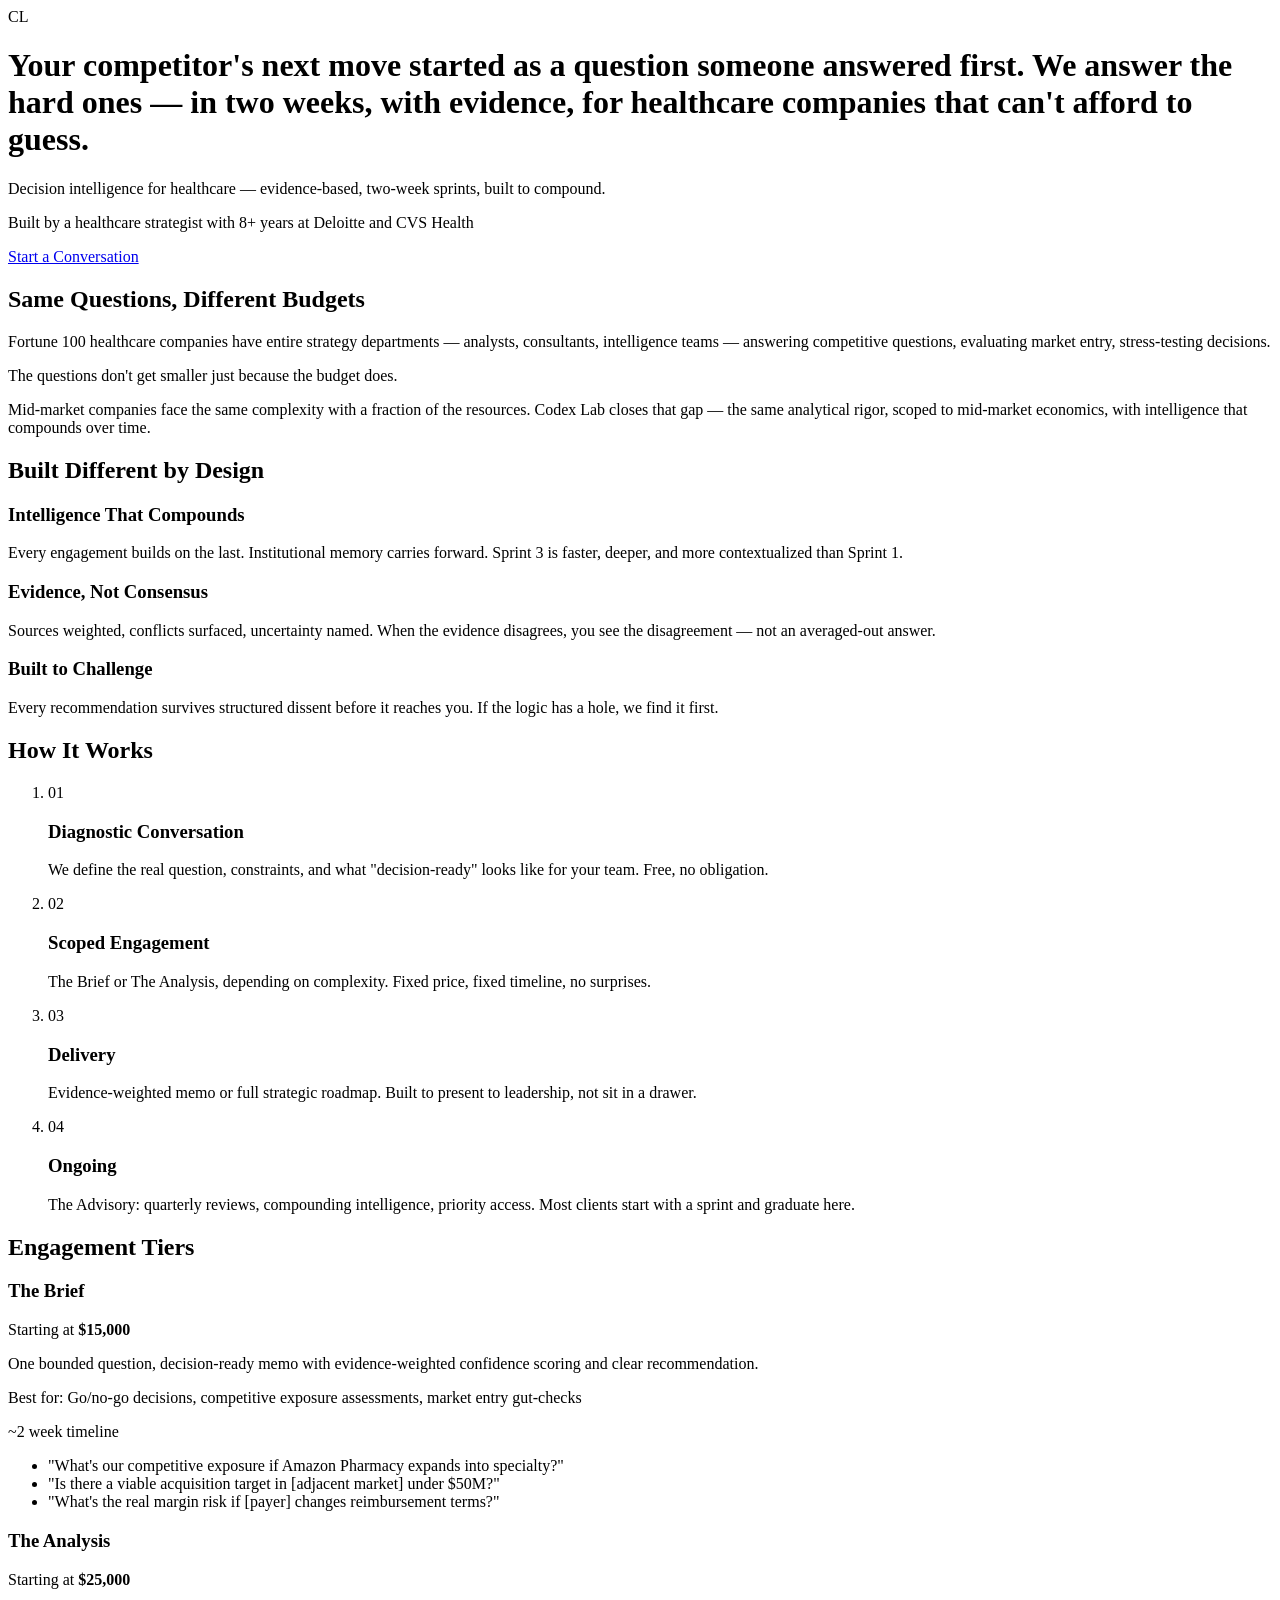
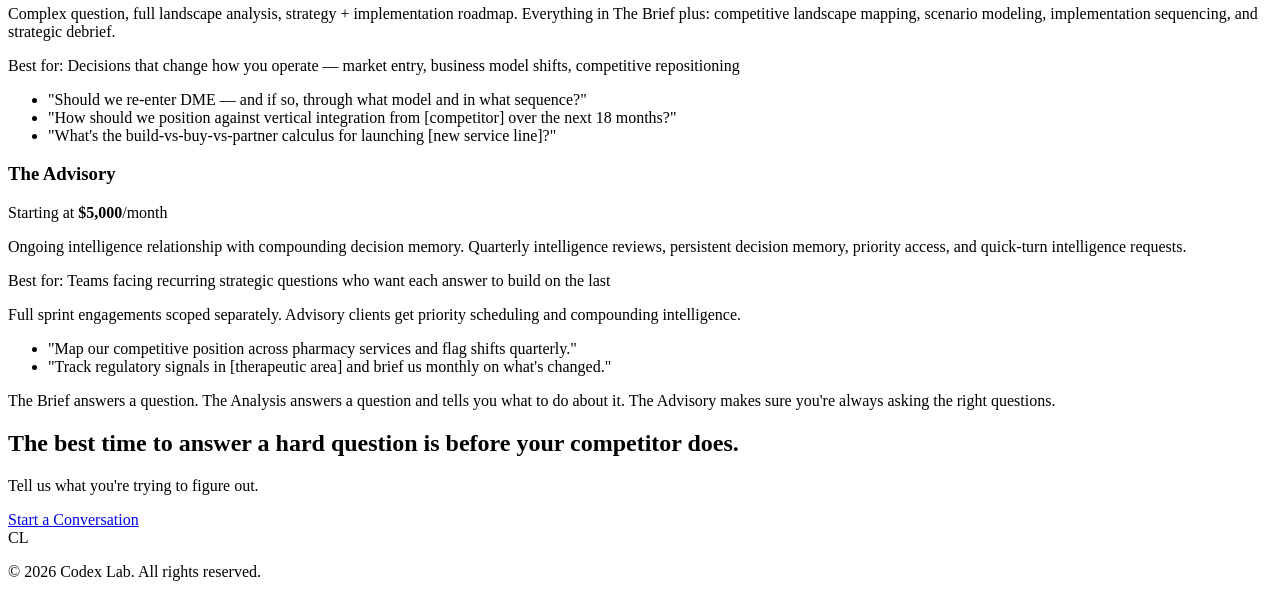
==== index.html @ 15ee5584 "feat: add complete HTML structure for all 6 sections" ====
<!DOCTYPE html>
<html lang="en">
<head>
  <meta charset="UTF-8">
  <meta name="viewport" content="width=device-width, initial-scale=1.0">
  <title>Codex Lab — Decision Intelligence for Healthcare</title>
  <meta name="description" content="Evidence-based strategic analysis for mid-market healthcare companies. Two-week sprints. Intelligence that compounds.">
  <link rel="preconnect" href="https://fonts.googleapis.com">
  <link rel="preconnect" href="https://fonts.gstatic.com" crossorigin>
  <link href="https://fonts.googleapis.com/css2?family=Cormorant+Garamond:ital,wght@0,400;0,500;0,600;0,700;1,400;1,500&family=Inter:wght@300;400;500;600&display=swap" rel="stylesheet">
  <link rel="stylesheet" href="styles.css">
</head>
<body>

  <!-- Section 1: Hero -->
  <header class="hero" role="banner">
    <div class="hero__container">
      <div class="hero__monogram">
        <span class="monogram">CL</span>
        <div class="brass-rule" role="presentation"></div>
      </div>
      <h1 class="hero__headline">
        Your competitor's next move started as a question someone answered first.
        <span class="hero__headline-break">We answer the hard ones</span> — in two weeks, with evidence, for healthcare companies that can't afford to guess.
      </h1>
      <p class="hero__subline">Decision intelligence for healthcare — evidence-based, two-week sprints, built to compound.</p>
      <p class="hero__credibility">Built by a healthcare strategist with 8+ years at Deloitte and CVS Health</p>
      <a href="mailto:hello@thecodexlab.ai" class="cta-button">Start a Conversation</a>
    </div>
  </header>

  <main>

    <!-- Section 2: Same Questions, Different Budgets -->
    <section class="same-questions" aria-labelledby="same-questions-heading">
      <div class="container">
        <h2 id="same-questions-heading" class="section-heading">Same Questions, Different Budgets</h2>
        <div class="same-questions__content">
          <p class="same-questions__lead">
            Fortune 100 healthcare companies have entire strategy departments — analysts, consultants, intelligence teams — answering competitive questions, evaluating market entry, stress-testing decisions.
          </p>
          <p class="same-questions__emphasis">
            The questions don't get smaller just because the budget does.
          </p>
          <p class="same-questions__close">
            Mid-market companies face the same complexity with a fraction of the resources. Codex Lab closes that gap — the same analytical rigor, scoped to mid-market economics, with intelligence that compounds over time.
          </p>
        </div>
      </div>
    </section>

    <!-- Section 3: Built Different by Design -->
    <section class="built-different" aria-labelledby="built-different-heading">
      <div class="container">
        <h2 id="built-different-heading" class="section-heading">Built Different by Design</h2>
        <div class="built-different__grid">

          <article class="card">
            <h3 class="card__title">Intelligence That Compounds</h3>
            <p class="card__body">Every engagement builds on the last. Institutional memory carries forward. Sprint 3 is faster, deeper, and more contextualized than Sprint 1.</p>
          </article>

          <article class="card">
            <h3 class="card__title">Evidence, Not Consensus</h3>
            <p class="card__body">Sources weighted, conflicts surfaced, uncertainty named. When the evidence disagrees, you see the disagreement — not an averaged-out answer.</p>
          </article>

          <article class="card">
            <h3 class="card__title">Built to Challenge</h3>
            <p class="card__body">Every recommendation survives structured dissent before it reaches you. If the logic has a hole, we find it first.</p>
          </article>

        </div>
      </div>
    </section>

    <!-- Section 4: How It Works -->
    <section class="how-it-works" aria-labelledby="how-it-works-heading">
      <div class="container">
        <h2 id="how-it-works-heading" class="section-heading">How It Works</h2>
        <ol class="process">

          <li class="process__step">
            <span class="process__number" aria-hidden="true">01</span>
            <div class="process__content">
              <h3 class="process__title">Diagnostic Conversation</h3>
              <p class="process__description">We define the real question, constraints, and what "decision-ready" looks like for your team. Free, no obligation.</p>
            </div>
          </li>

          <li class="process__step">
            <span class="process__number" aria-hidden="true">02</span>
            <div class="process__content">
              <h3 class="process__title">Scoped Engagement</h3>
              <p class="process__description">The Brief or The Analysis, depending on complexity. Fixed price, fixed timeline, no surprises.</p>
            </div>
          </li>

          <li class="process__step">
            <span class="process__number" aria-hidden="true">03</span>
            <div class="process__content">
              <h3 class="process__title">Delivery</h3>
              <p class="process__description">Evidence-weighted memo or full strategic roadmap. Built to present to leadership, not sit in a drawer.</p>
            </div>
          </li>

          <li class="process__step">
            <span class="process__number" aria-hidden="true">04</span>
            <div class="process__content">
              <h3 class="process__title">Ongoing</h3>
              <p class="process__description">The Advisory: quarterly reviews, compounding intelligence, priority access. Most clients start with a sprint and graduate here.</p>
            </div>
          </li>

        </ol>
      </div>
    </section>

    <!-- Section 5: Pricing -->
    <section class="pricing" aria-labelledby="pricing-heading">
      <div class="container">
        <h2 id="pricing-heading" class="section-heading">Engagement Tiers</h2>

        <div class="pricing__grid">

          <article class="tier">
            <h3 class="tier__name">The Brief</h3>
            <p class="tier__price">Starting at <strong>$15,000</strong></p>
            <p class="tier__description">One bounded question, decision-ready memo with evidence-weighted confidence scoring and clear recommendation.</p>
            <p class="tier__best-for"><span class="tier__label">Best for:</span> Go/no-go decisions, competitive exposure assessments, market entry gut-checks</p>
            <p class="tier__timeline">~2 week timeline</p>
            <ul class="tier__examples" aria-label="Example questions for The Brief">
              <li>"What's our competitive exposure if Amazon Pharmacy expands into specialty?"</li>
              <li>"Is there a viable acquisition target in [adjacent market] under $50M?"</li>
              <li>"What's the real margin risk if [payer] changes reimbursement terms?"</li>
            </ul>
          </article>

          <article class="tier">
            <h3 class="tier__name">The Analysis</h3>
            <p class="tier__price">Starting at <strong>$25,000</strong></p>
            <p class="tier__description">Complex question, full landscape analysis, strategy + implementation roadmap. Everything in The Brief plus: competitive landscape mapping, scenario modeling, implementation sequencing, and strategic debrief.</p>
            <p class="tier__best-for"><span class="tier__label">Best for:</span> Decisions that change how you operate — market entry, business model shifts, competitive repositioning</p>
            <ul class="tier__examples" aria-label="Example questions for The Analysis">
              <li>"Should we re-enter DME — and if so, through what model and in what sequence?"</li>
              <li>"How should we position against vertical integration from [competitor] over the next 18 months?"</li>
              <li>"What's the build-vs-buy-vs-partner calculus for launching [new service line]?"</li>
            </ul>
          </article>

          <article class="tier">
            <h3 class="tier__name">The Advisory</h3>
            <p class="tier__price">Starting at <strong>$5,000</strong>/month</p>
            <p class="tier__description">Ongoing intelligence relationship with compounding decision memory. Quarterly intelligence reviews, persistent decision memory, priority access, and quick-turn intelligence requests.</p>
            <p class="tier__best-for"><span class="tier__label">Best for:</span> Teams facing recurring strategic questions who want each answer to build on the last</p>
            <p class="tier__note">Full sprint engagements scoped separately. Advisory clients get priority scheduling and compounding intelligence.</p>
            <ul class="tier__examples" aria-label="Example questions for The Advisory">
              <li>"Map our competitive position across pharmacy services and flag shifts quarterly."</li>
              <li>"Track regulatory signals in [therapeutic area] and brief us monthly on what's changed."</li>
            </ul>
          </article>

        </div>

        <p class="pricing__tagline">The Brief answers a question. The Analysis answers a question and tells you what to do about it. The Advisory makes sure you're always asking the right questions.</p>

      </div>
    </section>

    <!-- Section 6: CTA Close -->
    <section class="cta-close" aria-labelledby="cta-close-heading">
      <div class="container">
        <h2 id="cta-close-heading" class="cta-close__headline">The best time to answer a hard question is before your competitor does.</h2>
        <p class="cta-close__subline">Tell us what you're trying to figure out.</p>
        <a href="mailto:hello@thecodexlab.ai" class="cta-button">Start a Conversation</a>
      </div>
    </section>

  </main>

  <footer class="site-footer" role="contentinfo">
    <div class="container">
      <div class="site-footer__content">
        <span class="monogram monogram--small">CL</span>
        <div class="brass-rule brass-rule--small" role="presentation"></div>
        <p class="site-footer__text">&copy; 2026 Codex Lab. All rights reserved.</p>
      </div>
    </div>
  </footer>

  <script src="script.js"></script>
</body>
</html>
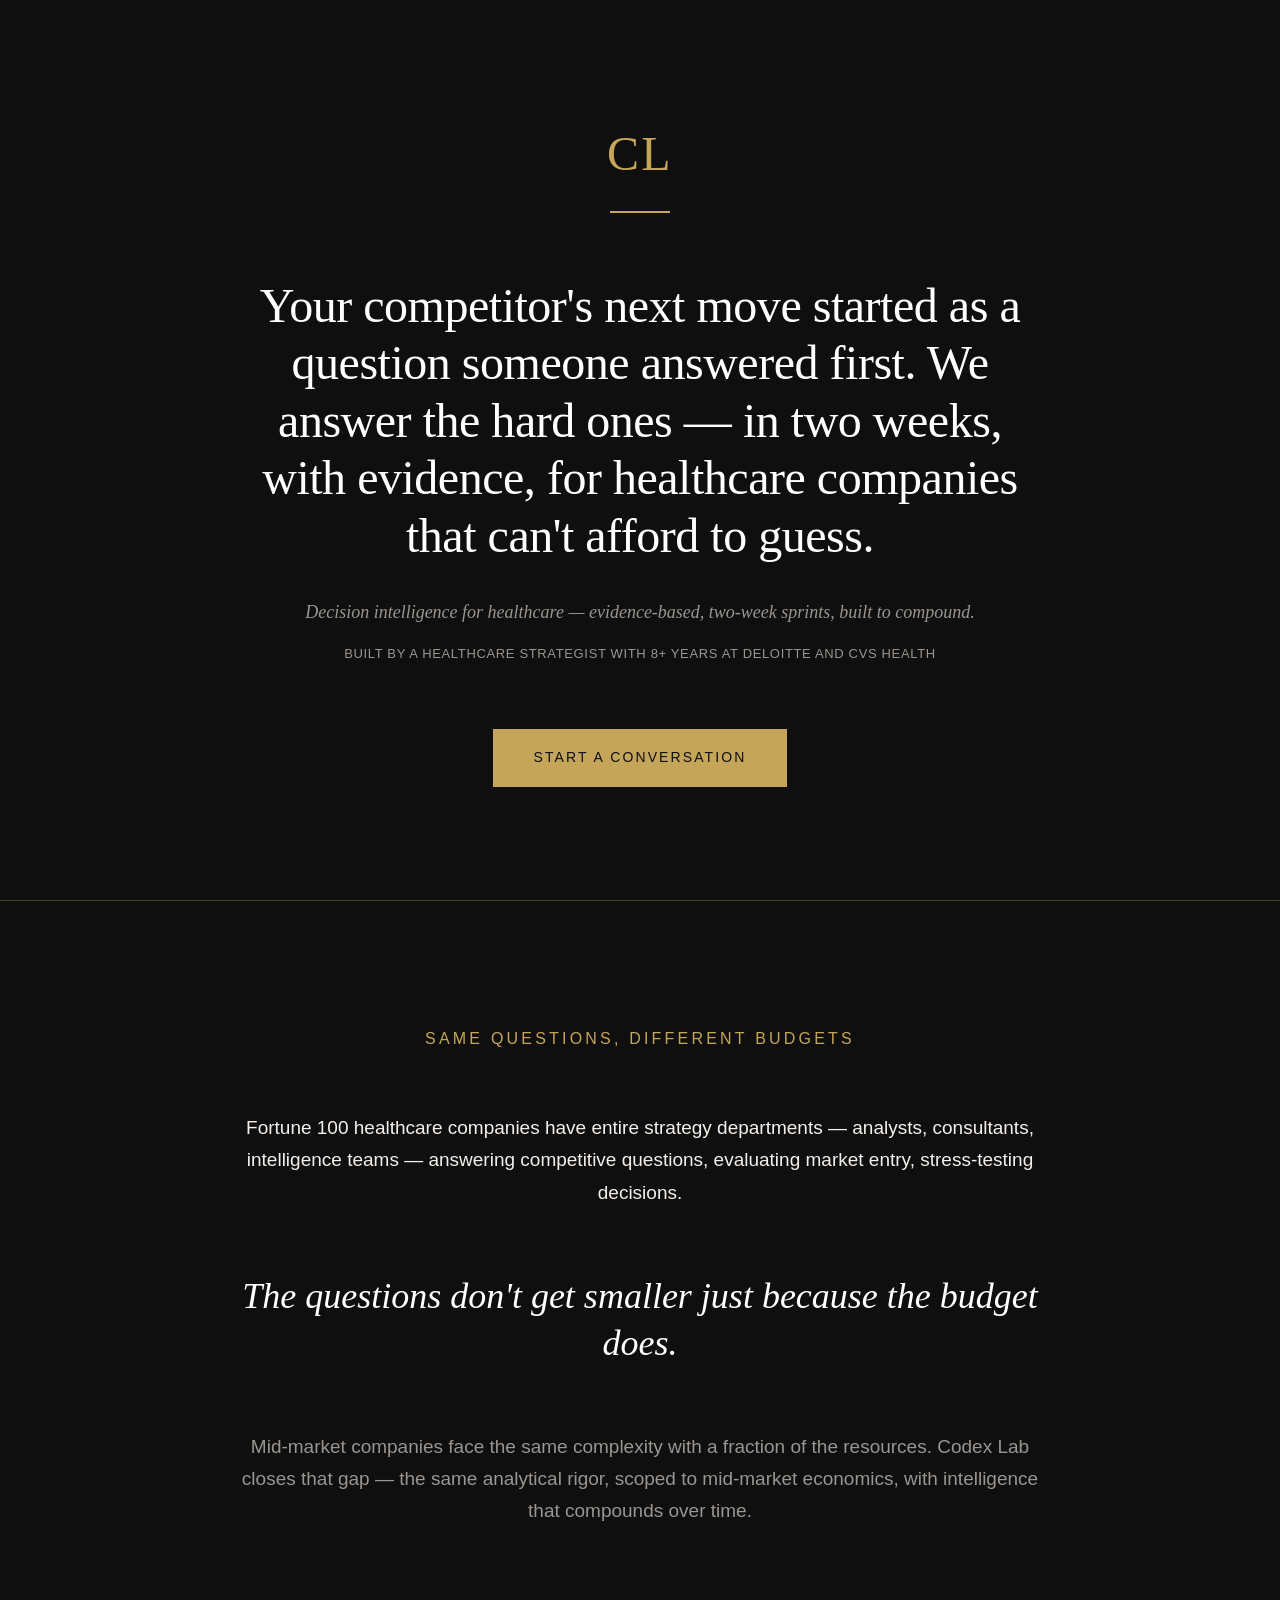
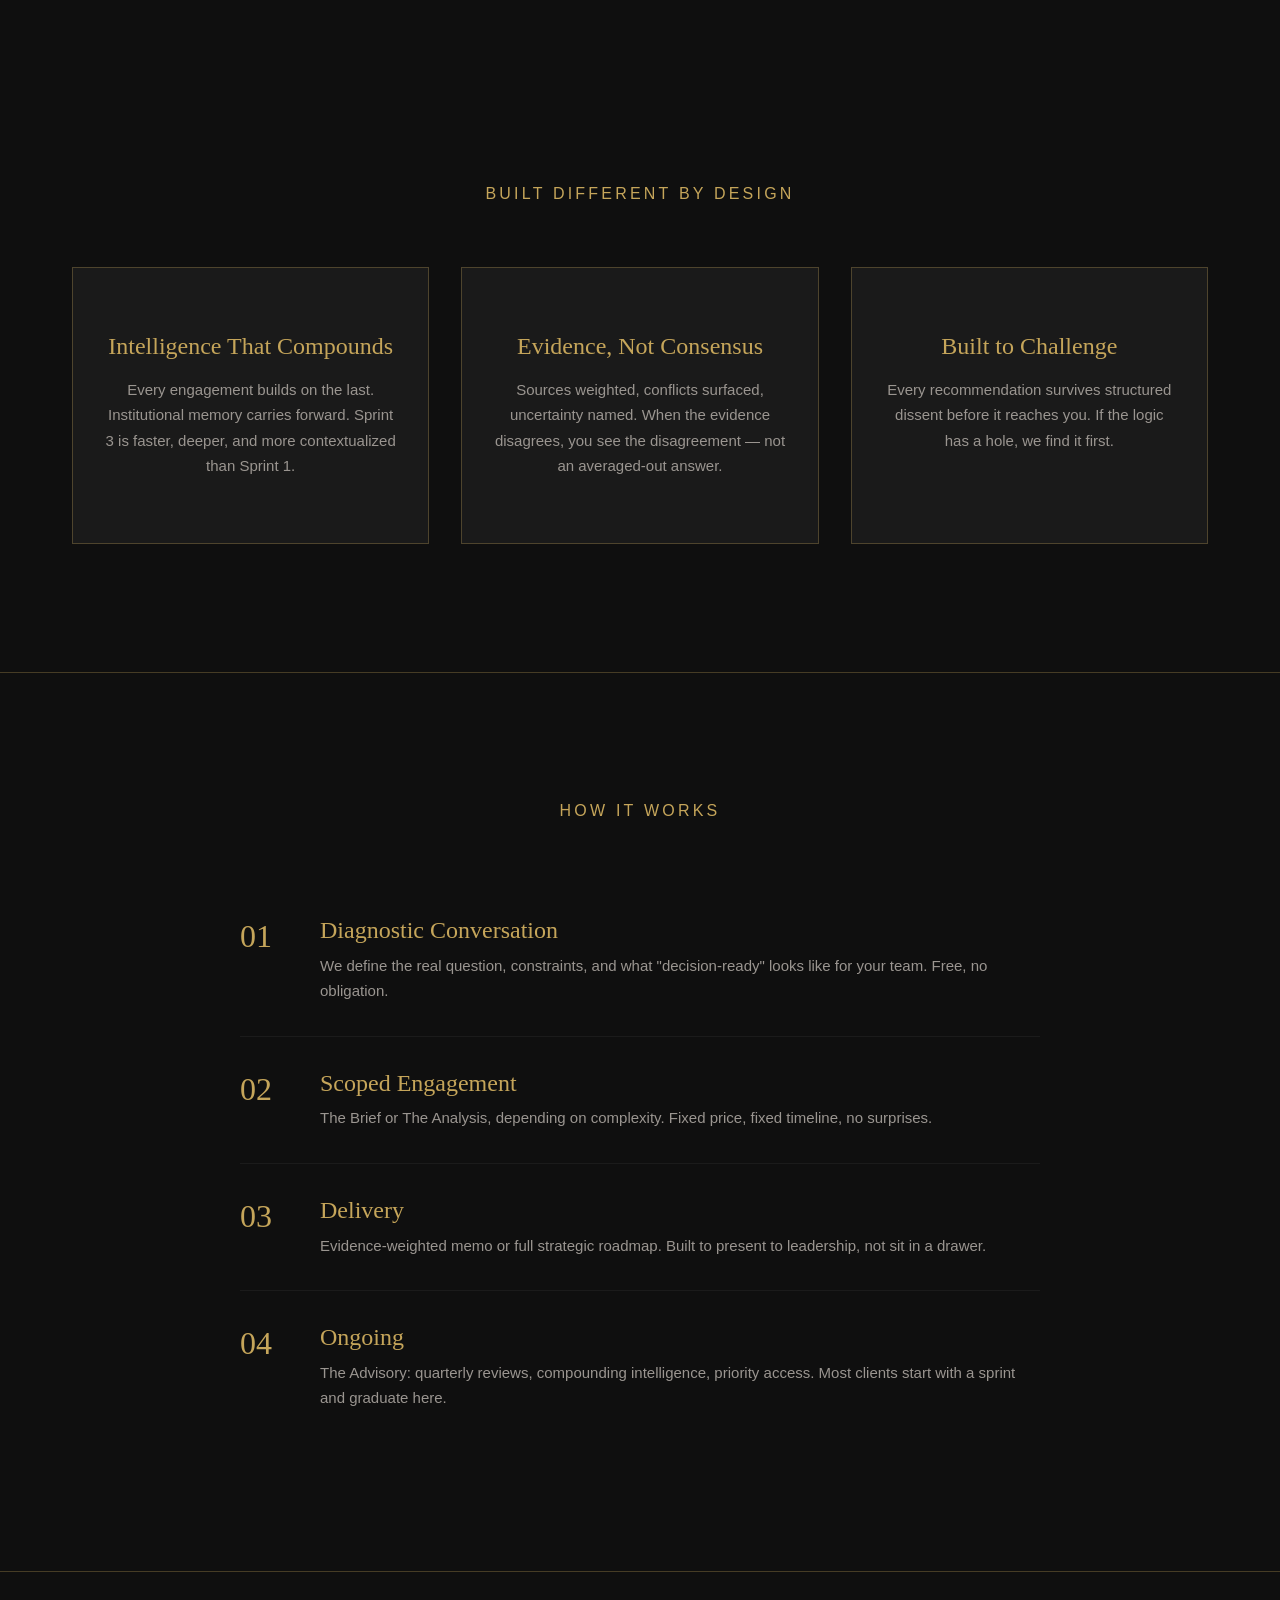
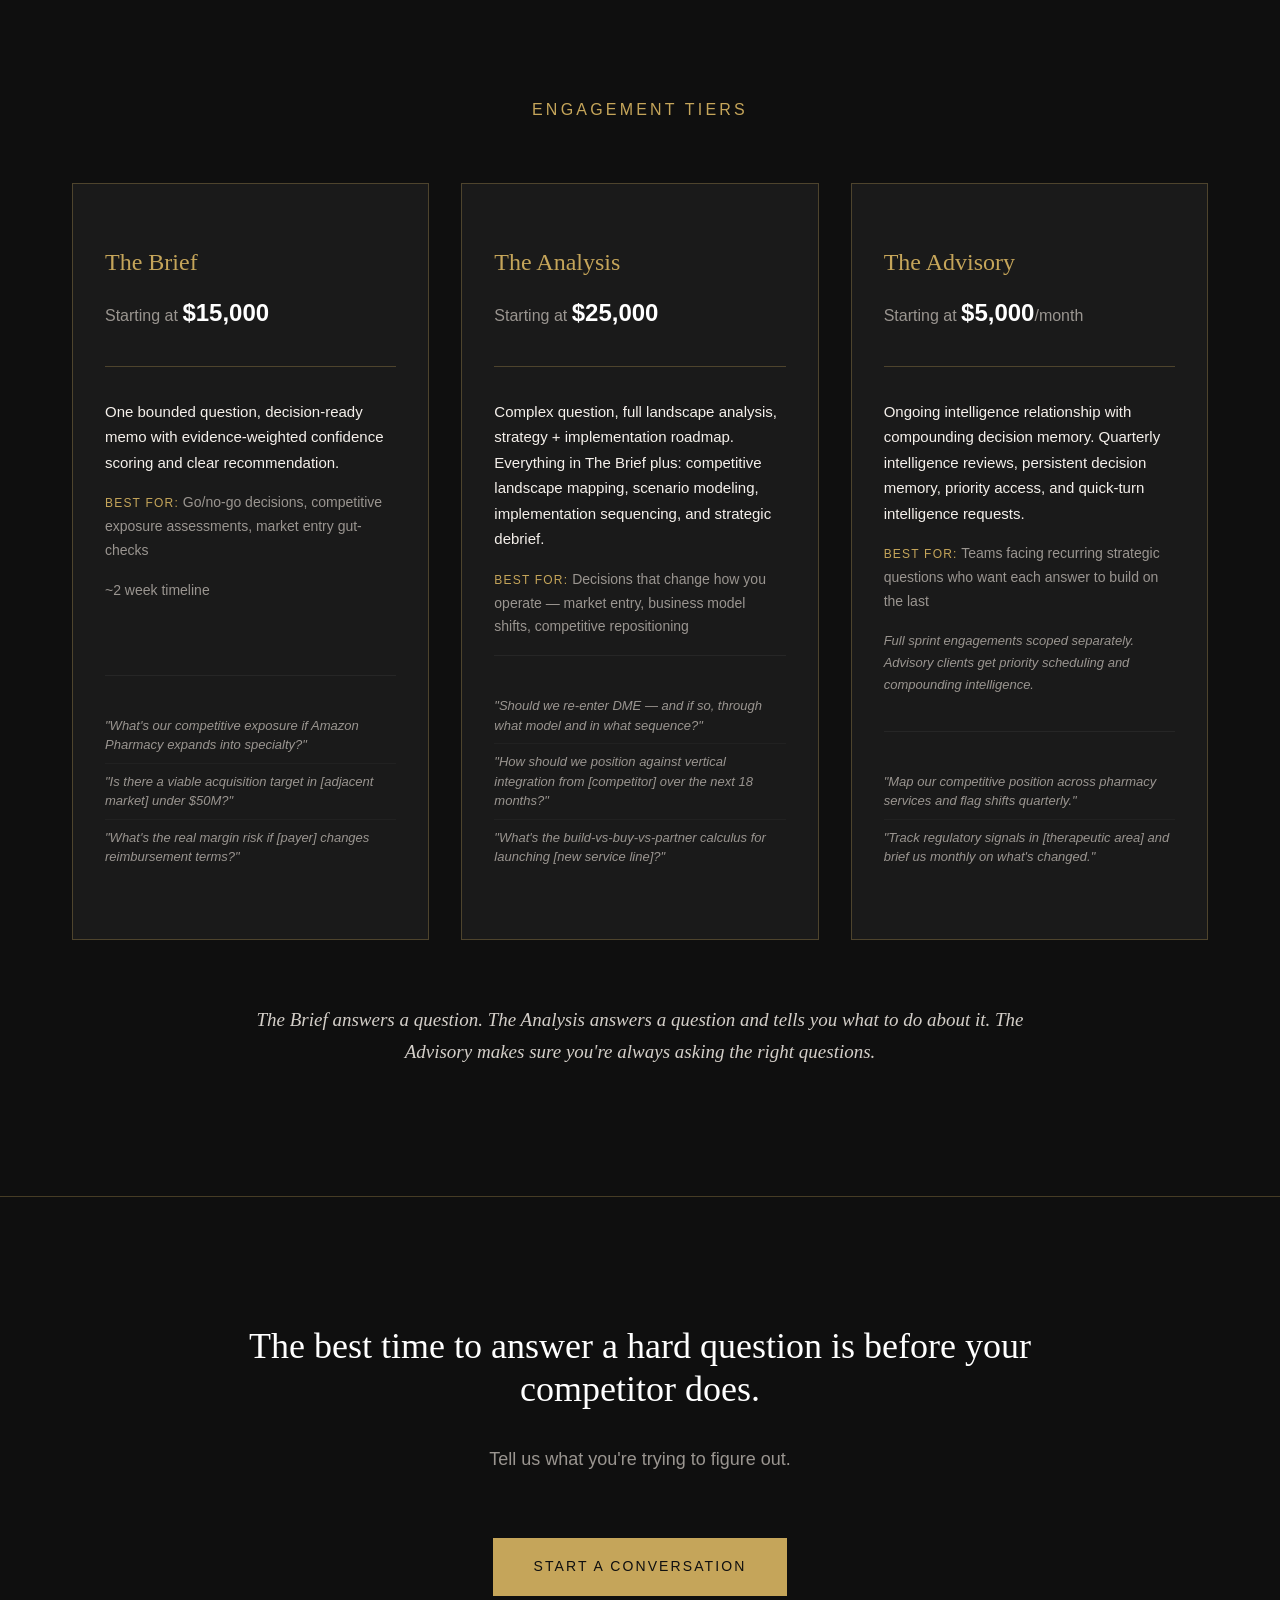
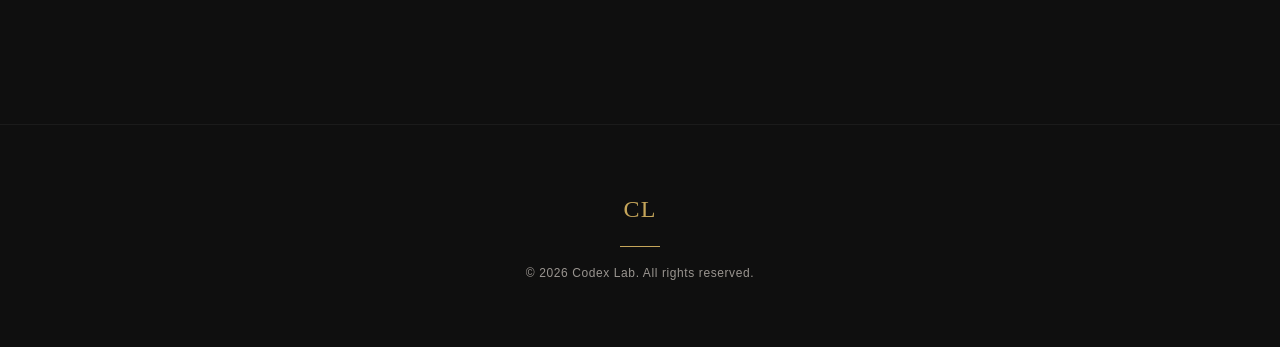
==== commit 7b60e6d9: "feat: add scroll-triggered fade-in animations with reduced-motion support" ====
--- a/index.html
+++ b/index.html
@@ -32,7 +32,7 @@
   <main>
 
     <!-- Section 2: Same Questions, Different Budgets -->
-    <section class="same-questions" aria-labelledby="same-questions-heading">
+    <section class="same-questions fade-in" aria-labelledby="same-questions-heading">
       <div class="container">
         <h2 id="same-questions-heading" class="section-heading">Same Questions, Different Budgets</h2>
         <div class="same-questions__content">
@@ -50,22 +50,22 @@
     </section>
 
     <!-- Section 3: Built Different by Design -->
-    <section class="built-different" aria-labelledby="built-different-heading">
+    <section class="built-different fade-in" aria-labelledby="built-different-heading">
       <div class="container">
         <h2 id="built-different-heading" class="section-heading">Built Different by Design</h2>
         <div class="built-different__grid">
 
-          <article class="card">
+          <article class="card fade-in">
             <h3 class="card__title">Intelligence That Compounds</h3>
             <p class="card__body">Every engagement builds on the last. Institutional memory carries forward. Sprint 3 is faster, deeper, and more contextualized than Sprint 1.</p>
           </article>
 
-          <article class="card">
+          <article class="card fade-in">
             <h3 class="card__title">Evidence, Not Consensus</h3>
             <p class="card__body">Sources weighted, conflicts surfaced, uncertainty named. When the evidence disagrees, you see the disagreement — not an averaged-out answer.</p>
           </article>
 
-          <article class="card">
+          <article class="card fade-in">
             <h3 class="card__title">Built to Challenge</h3>
             <p class="card__body">Every recommendation survives structured dissent before it reaches you. If the logic has a hole, we find it first.</p>
           </article>
@@ -75,12 +75,12 @@
     </section>
 
     <!-- Section 4: How It Works -->
-    <section class="how-it-works" aria-labelledby="how-it-works-heading">
+    <section class="how-it-works fade-in" aria-labelledby="how-it-works-heading">
       <div class="container">
         <h2 id="how-it-works-heading" class="section-heading">How It Works</h2>
         <ol class="process">
 
-          <li class="process__step">
+          <li class="process__step fade-in">
             <span class="process__number" aria-hidden="true">01</span>
             <div class="process__content">
               <h3 class="process__title">Diagnostic Conversation</h3>
@@ -88,7 +88,7 @@
             </div>
           </li>
 
-          <li class="process__step">
+          <li class="process__step fade-in">
             <span class="process__number" aria-hidden="true">02</span>
             <div class="process__content">
               <h3 class="process__title">Scoped Engagement</h3>
@@ -96,7 +96,7 @@
             </div>
           </li>
 
-          <li class="process__step">
+          <li class="process__step fade-in">
             <span class="process__number" aria-hidden="true">03</span>
             <div class="process__content">
               <h3 class="process__title">Delivery</h3>
@@ -104,7 +104,7 @@
             </div>
           </li>
 
-          <li class="process__step">
+          <li class="process__step fade-in">
             <span class="process__number" aria-hidden="true">04</span>
             <div class="process__content">
               <h3 class="process__title">Ongoing</h3>
@@ -117,13 +117,13 @@
     </section>
 
     <!-- Section 5: Pricing -->
-    <section class="pricing" aria-labelledby="pricing-heading">
+    <section class="pricing fade-in" aria-labelledby="pricing-heading">
       <div class="container">
         <h2 id="pricing-heading" class="section-heading">Engagement Tiers</h2>
 
         <div class="pricing__grid">
 
-          <article class="tier">
+          <article class="tier fade-in">
             <h3 class="tier__name">The Brief</h3>
             <p class="tier__price">Starting at <strong>$15,000</strong></p>
             <p class="tier__description">One bounded question, decision-ready memo with evidence-weighted confidence scoring and clear recommendation.</p>
@@ -136,7 +136,7 @@
             </ul>
           </article>
 
-          <article class="tier">
+          <article class="tier fade-in">
             <h3 class="tier__name">The Analysis</h3>
             <p class="tier__price">Starting at <strong>$25,000</strong></p>
             <p class="tier__description">Complex question, full landscape analysis, strategy + implementation roadmap. Everything in The Brief plus: competitive landscape mapping, scenario modeling, implementation sequencing, and strategic debrief.</p>
@@ -148,7 +148,7 @@
             </ul>
           </article>
 
-          <article class="tier">
+          <article class="tier fade-in">
             <h3 class="tier__name">The Advisory</h3>
             <p class="tier__price">Starting at <strong>$5,000</strong>/month</p>
             <p class="tier__description">Ongoing intelligence relationship with compounding decision memory. Quarterly intelligence reviews, persistent decision memory, priority access, and quick-turn intelligence requests.</p>
@@ -168,7 +168,7 @@
     </section>
 
     <!-- Section 6: CTA Close -->
-    <section class="cta-close" aria-labelledby="cta-close-heading">
+    <section class="cta-close fade-in" aria-labelledby="cta-close-heading">
       <div class="container">
         <h2 id="cta-close-heading" class="cta-close__headline">The best time to answer a hard question is before your competitor does.</h2>
         <p class="cta-close__subline">Tell us what you're trying to figure out.</p>
--- a/styles.css
+++ b/styles.css
@@ -0,0 +1,573 @@
+/* ==========================================================================
+   Custom Properties — Design Tokens
+   ========================================================================== */
+
+:root {
+  /* Colors — derived from logo reference and brand samples */
+  --color-bg: #0F0F0F;
+  --color-bg-card: #1A1A1A;
+  --color-bg-card-hover: #222222;
+  --color-brass: #C5A55A;
+  --color-brass-dim: rgba(197, 165, 90, 0.3);
+  --color-text-primary: #F5F0EB;
+  --color-text-headline: #FFFFFF;
+  --color-text-secondary: #9A9590;
+  --color-text-emphasis: #D4CFC9;
+
+  /* Typography */
+  --font-headline: 'Cormorant Garamond', Georgia, 'Times New Roman', serif;
+  --font-body: 'Inter', -apple-system, BlinkMacSystemFont, 'Segoe UI', sans-serif;
+
+  /* Spacing scale */
+  --space-xs: 0.5rem;
+  --space-sm: 1rem;
+  --space-md: 2rem;
+  --space-lg: 4rem;
+  --space-xl: 6rem;
+  --space-2xl: 8rem;
+
+  /* Layout */
+  --max-width: 1200px;
+  --max-width-narrow: 800px;
+}
+
+/* ==========================================================================
+   Reset & Base
+   ========================================================================== */
+
+*,
+*::before,
+*::after {
+  margin: 0;
+  padding: 0;
+  box-sizing: border-box;
+}
+
+html {
+  font-size: 16px;
+  scroll-behavior: smooth;
+  -webkit-font-smoothing: antialiased;
+  -moz-osx-font-smoothing: grayscale;
+}
+
+body {
+  font-family: var(--font-body);
+  font-weight: 300;
+  line-height: 1.7;
+  color: var(--color-text-primary);
+  background-color: var(--color-bg);
+}
+
+/* ==========================================================================
+   Typography
+   ========================================================================== */
+
+h1, h2, h3 {
+  font-family: var(--font-headline);
+  color: var(--color-text-headline);
+  line-height: 1.2;
+  font-weight: 400;
+}
+
+h1 {
+  font-size: clamp(1.75rem, 4vw, 3rem);
+  letter-spacing: -0.01em;
+}
+
+h2 {
+  font-size: clamp(1.5rem, 3vw, 2.25rem);
+}
+
+h3 {
+  font-size: clamp(1.125rem, 2vw, 1.5rem);
+  color: var(--color-brass);
+}
+
+p {
+  margin-bottom: var(--space-sm);
+}
+
+p:last-child {
+  margin-bottom: 0;
+}
+
+strong {
+  font-weight: 600;
+  color: var(--color-text-headline);
+}
+
+/* ==========================================================================
+   Layout Utilities
+   ========================================================================== */
+
+.container {
+  width: 100%;
+  max-width: var(--max-width);
+  margin: 0 auto;
+  padding: 0 var(--space-md);
+}
+
+.section-heading {
+  text-align: center;
+  margin-bottom: var(--space-lg);
+  text-transform: uppercase;
+  font-size: clamp(0.875rem, 1.5vw, 1rem);
+  font-family: var(--font-body);
+  font-weight: 500;
+  letter-spacing: 0.2em;
+  color: var(--color-brass);
+}
+
+/* ==========================================================================
+   Brass Rule — Signature Brand Element
+   ========================================================================== */
+
+.brass-rule {
+  width: 60px;
+  height: 2px;
+  background-color: var(--color-brass);
+  margin: var(--space-sm) auto;
+}
+
+.brass-rule--small {
+  width: 40px;
+  height: 1px;
+}
+
+/* ==========================================================================
+   CTA Button
+   ========================================================================== */
+
+.cta-button {
+  display: inline-block;
+  font-family: var(--font-body);
+  font-size: 0.875rem;
+  font-weight: 500;
+  letter-spacing: 0.15em;
+  text-transform: uppercase;
+  text-decoration: none;
+  color: var(--color-bg);
+  background-color: var(--color-brass);
+  padding: 1rem 2.5rem;
+  border: 1px solid var(--color-brass);
+  transition: background-color 0.3s ease, color 0.3s ease;
+}
+
+.cta-button:hover {
+  background-color: transparent;
+  color: var(--color-brass);
+}
+
+.cta-button:focus-visible {
+  outline: 2px solid var(--color-brass);
+  outline-offset: 4px;
+}
+
+/* ==========================================================================
+   Monogram
+   ========================================================================== */
+
+.monogram {
+  font-family: var(--font-headline);
+  font-size: 3rem;
+  font-weight: 400;
+  color: var(--color-brass);
+  letter-spacing: 0.05em;
+  display: block;
+  text-align: center;
+}
+
+.monogram--small {
+  font-size: 1.5rem;
+}
+
+/* ==========================================================================
+   Scroll Animations
+   ========================================================================== */
+
+.fade-in {
+  opacity: 0;
+  transform: translateY(20px);
+  transition: opacity 0.6s ease, transform 0.6s ease;
+}
+
+.fade-in.visible {
+  opacity: 1;
+  transform: translateY(0);
+}
+
+/* Respect reduced motion preferences */
+@media (prefers-reduced-motion: reduce) {
+  .fade-in {
+    opacity: 1;
+    transform: none;
+    transition: none;
+  }
+
+  html {
+    scroll-behavior: auto;
+  }
+}
+
+/* ==========================================================================
+   Section 1: Hero
+   ========================================================================== */
+
+.hero {
+  min-height: 100vh;
+  display: flex;
+  align-items: center;
+  justify-content: center;
+  text-align: center;
+  padding: var(--space-xl) var(--space-md);
+}
+
+.hero__container {
+  max-width: var(--max-width-narrow);
+}
+
+.hero__monogram {
+  margin-bottom: var(--space-lg);
+}
+
+.hero__headline {
+  margin-bottom: var(--space-md);
+}
+
+.hero__headline-break {
+  display: inline;
+}
+
+.hero__subline {
+  font-size: clamp(1rem, 1.5vw, 1.125rem);
+  color: var(--color-text-secondary);
+  margin-bottom: var(--space-sm);
+  font-style: italic;
+  font-family: var(--font-headline);
+}
+
+.hero__credibility {
+  font-size: 0.8125rem;
+  color: var(--color-text-secondary);
+  letter-spacing: 0.05em;
+  text-transform: uppercase;
+  font-weight: 400;
+  margin-bottom: var(--space-lg);
+}
+
+/* Hero entrance animation */
+.hero__container > * {
+  opacity: 0;
+  transform: translateY(15px);
+  animation: hero-fade-in 0.8s ease forwards;
+}
+
+.hero__container > *:nth-child(1) { animation-delay: 0.1s; }
+.hero__container > *:nth-child(2) { animation-delay: 0.3s; }
+.hero__container > *:nth-child(3) { animation-delay: 0.5s; }
+.hero__container > *:nth-child(4) { animation-delay: 0.7s; }
+.hero__container > *:nth-child(5) { animation-delay: 0.9s; }
+
+@keyframes hero-fade-in {
+  to {
+    opacity: 1;
+    transform: translateY(0);
+  }
+}
+
+@media (prefers-reduced-motion: reduce) {
+  .hero__container > * {
+    opacity: 1;
+    transform: none;
+    animation: none;
+  }
+}
+
+/* ==========================================================================
+   Section 2: Same Questions, Different Budgets
+   ========================================================================== */
+
+.same-questions {
+  padding: var(--space-2xl) 0;
+  border-top: 1px solid var(--color-brass-dim);
+}
+
+.same-questions__content {
+  max-width: var(--max-width-narrow);
+  margin: 0 auto;
+  text-align: center;
+}
+
+.same-questions__lead {
+  font-size: clamp(1.0625rem, 1.5vw, 1.1875rem);
+  color: var(--color-text-primary);
+  margin-bottom: var(--space-md);
+}
+
+.same-questions__emphasis {
+  font-family: var(--font-headline);
+  font-size: clamp(1.5rem, 3vw, 2.25rem);
+  color: var(--color-text-headline);
+  font-style: italic;
+  line-height: 1.3;
+  margin-bottom: var(--space-md);
+  padding: var(--space-md) 0;
+}
+
+.same-questions__close {
+  font-size: clamp(1.0625rem, 1.5vw, 1.1875rem);
+  color: var(--color-text-secondary);
+}
+
+/* ==========================================================================
+   Section 3: Built Different by Design
+   ========================================================================== */
+
+.built-different {
+  padding: var(--space-2xl) 0;
+}
+
+.built-different__grid {
+  display: grid;
+  grid-template-columns: repeat(3, 1fr);
+  gap: var(--space-md);
+}
+
+.card {
+  background-color: var(--color-bg-card);
+  border: 1px solid var(--color-brass-dim);
+  padding: var(--space-lg) var(--space-md);
+  text-align: center;
+  transition: border-color 0.3s ease, background-color 0.3s ease;
+}
+
+.card:hover {
+  border-color: var(--color-brass);
+  background-color: var(--color-bg-card-hover);
+}
+
+.card__title {
+  margin-bottom: var(--space-sm);
+}
+
+.card__body {
+  color: var(--color-text-secondary);
+  font-size: 0.9375rem;
+}
+
+@media (max-width: 768px) {
+  .built-different__grid {
+    grid-template-columns: 1fr;
+    gap: var(--space-sm);
+  }
+}
+
+/* ==========================================================================
+   Section 4: How It Works
+   ========================================================================== */
+
+.how-it-works {
+  padding: var(--space-2xl) 0;
+  border-top: 1px solid var(--color-brass-dim);
+}
+
+.process {
+  list-style: none;
+  max-width: var(--max-width-narrow);
+  margin: 0 auto;
+}
+
+.process__step {
+  display: flex;
+  gap: var(--space-md);
+  padding: var(--space-md) 0;
+  border-bottom: 1px solid rgba(255, 255, 255, 0.05);
+}
+
+.process__step:last-child {
+  border-bottom: none;
+}
+
+.process__number {
+  font-family: var(--font-headline);
+  font-size: 2rem;
+  color: var(--color-brass);
+  line-height: 1;
+  min-width: 3rem;
+  padding-top: 0.25rem;
+}
+
+.process__title {
+  margin-bottom: var(--space-xs);
+}
+
+.process__description {
+  color: var(--color-text-secondary);
+  font-size: 0.9375rem;
+}
+
+@media (max-width: 768px) {
+  .process__step {
+    gap: var(--space-sm);
+  }
+
+  .process__number {
+    font-size: 1.5rem;
+    min-width: 2rem;
+  }
+}
+
+/* ==========================================================================
+   Section 5: Pricing Tiers
+   ========================================================================== */
+
+.pricing {
+  padding: var(--space-2xl) 0;
+  border-top: 1px solid var(--color-brass-dim);
+}
+
+.pricing__grid {
+  display: grid;
+  grid-template-columns: repeat(3, 1fr);
+  gap: var(--space-md);
+  margin-bottom: var(--space-lg);
+}
+
+.tier {
+  background-color: var(--color-bg-card);
+  border: 1px solid var(--color-brass-dim);
+  padding: var(--space-lg) var(--space-md);
+  display: flex;
+  flex-direction: column;
+}
+
+.tier__name {
+  font-family: var(--font-headline);
+  font-size: 1.5rem;
+  color: var(--color-brass);
+  margin-bottom: var(--space-sm);
+}
+
+.tier__price {
+  font-size: 1rem;
+  color: var(--color-text-secondary);
+  margin-bottom: var(--space-md);
+  padding-bottom: var(--space-md);
+  border-bottom: 1px solid var(--color-brass-dim);
+}
+
+.tier__price strong {
+  font-size: 1.5rem;
+  color: var(--color-text-headline);
+  font-weight: 600;
+}
+
+.tier__description {
+  font-size: 0.9375rem;
+  color: var(--color-text-primary);
+  margin-bottom: var(--space-sm);
+}
+
+.tier__best-for {
+  font-size: 0.875rem;
+  color: var(--color-text-secondary);
+  margin-bottom: var(--space-sm);
+}
+
+.tier__label {
+  color: var(--color-brass);
+  font-weight: 500;
+  text-transform: uppercase;
+  font-size: 0.75rem;
+  letter-spacing: 0.1em;
+}
+
+.tier__timeline {
+  font-size: 0.875rem;
+  color: var(--color-text-secondary);
+  margin-bottom: var(--space-sm);
+}
+
+.tier__note {
+  font-size: 0.8125rem;
+  color: var(--color-text-secondary);
+  font-style: italic;
+  margin-bottom: var(--space-sm);
+}
+
+.tier__examples {
+  list-style: none;
+  margin-top: auto;
+  padding-top: var(--space-md);
+  border-top: 1px solid rgba(255, 255, 255, 0.05);
+}
+
+.tier__examples li {
+  font-size: 0.8125rem;
+  color: var(--color-text-secondary);
+  font-style: italic;
+  padding: var(--space-xs) 0;
+  line-height: 1.5;
+}
+
+.tier__examples li + li {
+  border-top: 1px solid rgba(255, 255, 255, 0.03);
+}
+
+.pricing__tagline {
+  text-align: center;
+  font-family: var(--font-headline);
+  font-size: clamp(1rem, 1.5vw, 1.1875rem);
+  color: var(--color-text-emphasis);
+  font-style: italic;
+  max-width: var(--max-width-narrow);
+  margin: 0 auto;
+}
+
+@media (max-width: 768px) {
+  .pricing__grid {
+    grid-template-columns: 1fr;
+  }
+}
+
+/* ==========================================================================
+   Section 6: CTA Close
+   ========================================================================== */
+
+.cta-close {
+  padding: var(--space-2xl) 0;
+  text-align: center;
+  border-top: 1px solid var(--color-brass-dim);
+}
+
+.cta-close__headline {
+  max-width: var(--max-width-narrow);
+  margin: 0 auto var(--space-md);
+  font-size: clamp(1.5rem, 3vw, 2.25rem);
+}
+
+.cta-close__subline {
+  color: var(--color-text-secondary);
+  font-size: clamp(1rem, 1.5vw, 1.125rem);
+  margin-bottom: var(--space-lg);
+}
+
+/* ==========================================================================
+   Footer
+   ========================================================================== */
+
+.site-footer {
+  padding: var(--space-lg) 0;
+  border-top: 1px solid rgba(255, 255, 255, 0.05);
+}
+
+.site-footer__content {
+  text-align: center;
+}
+
+.site-footer__text {
+  font-size: 0.75rem;
+  color: var(--color-text-secondary);
+  letter-spacing: 0.05em;
+  margin-top: var(--space-sm);
+}
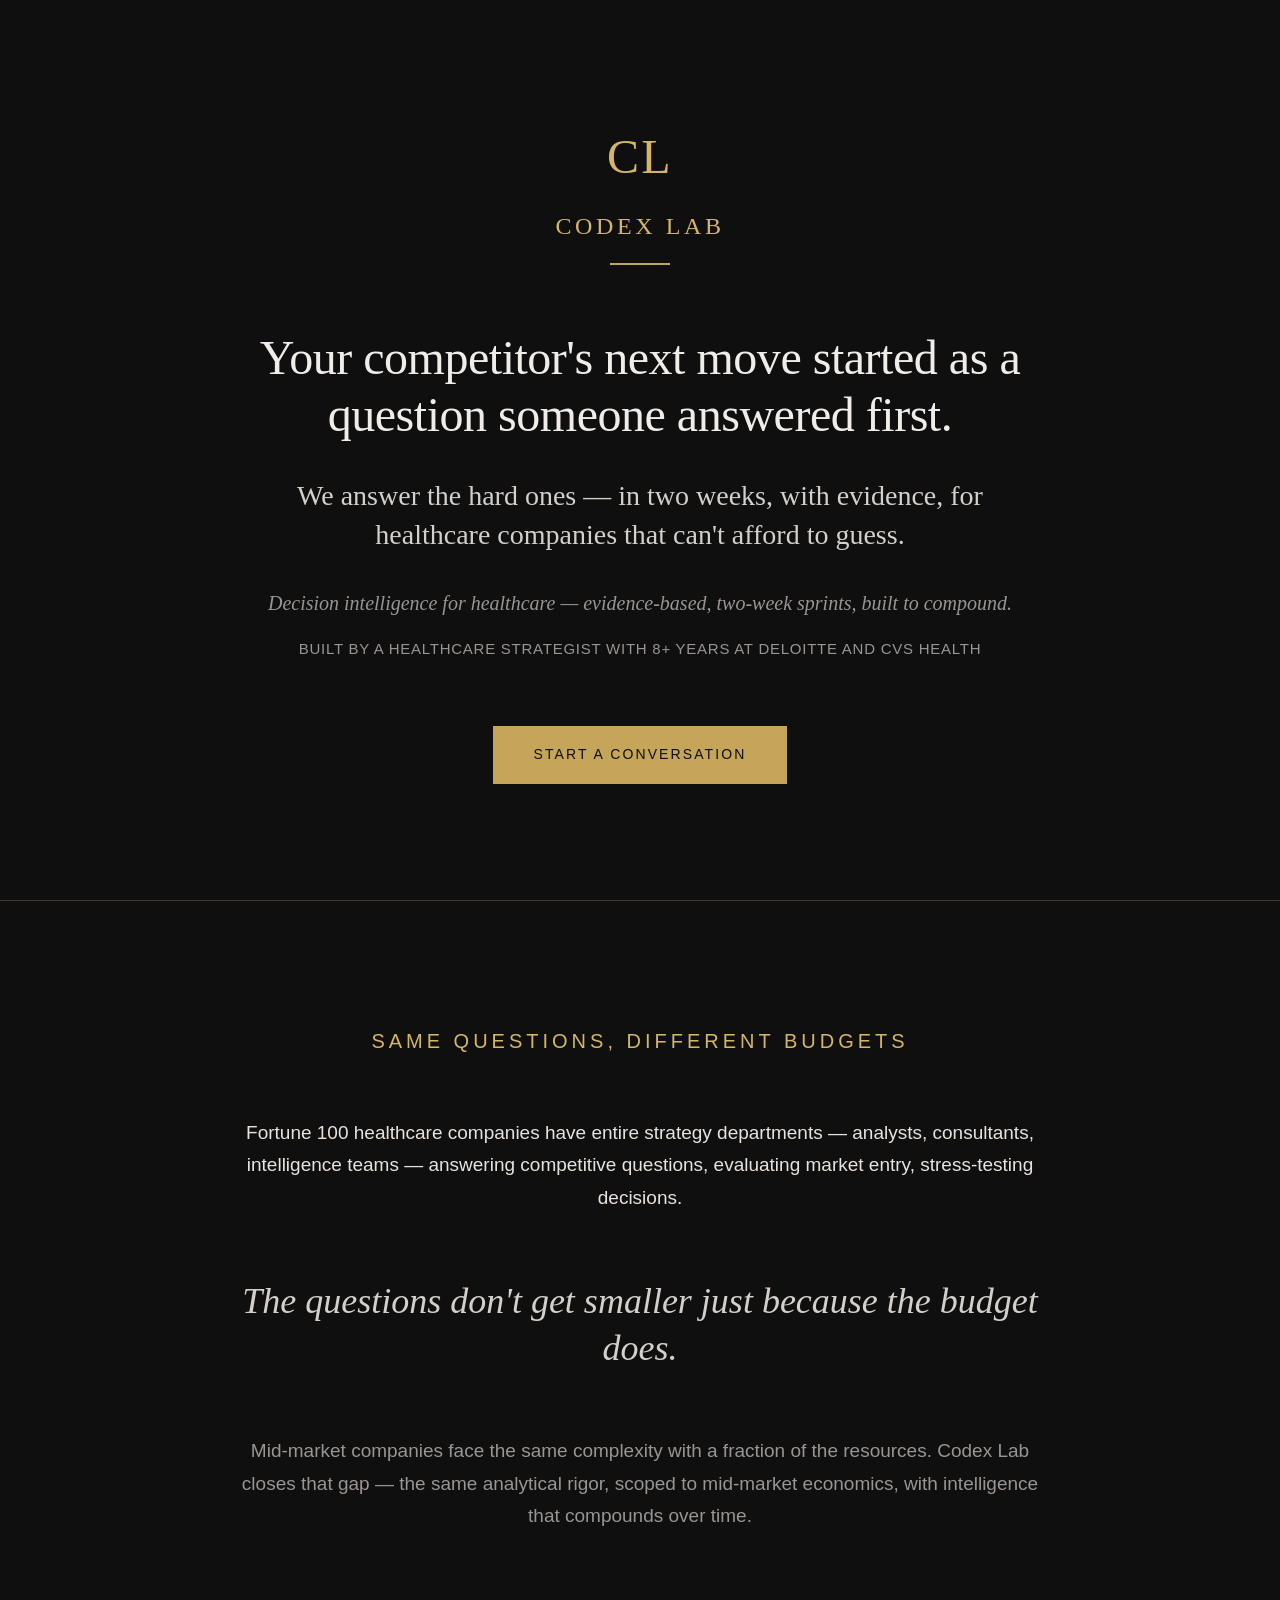
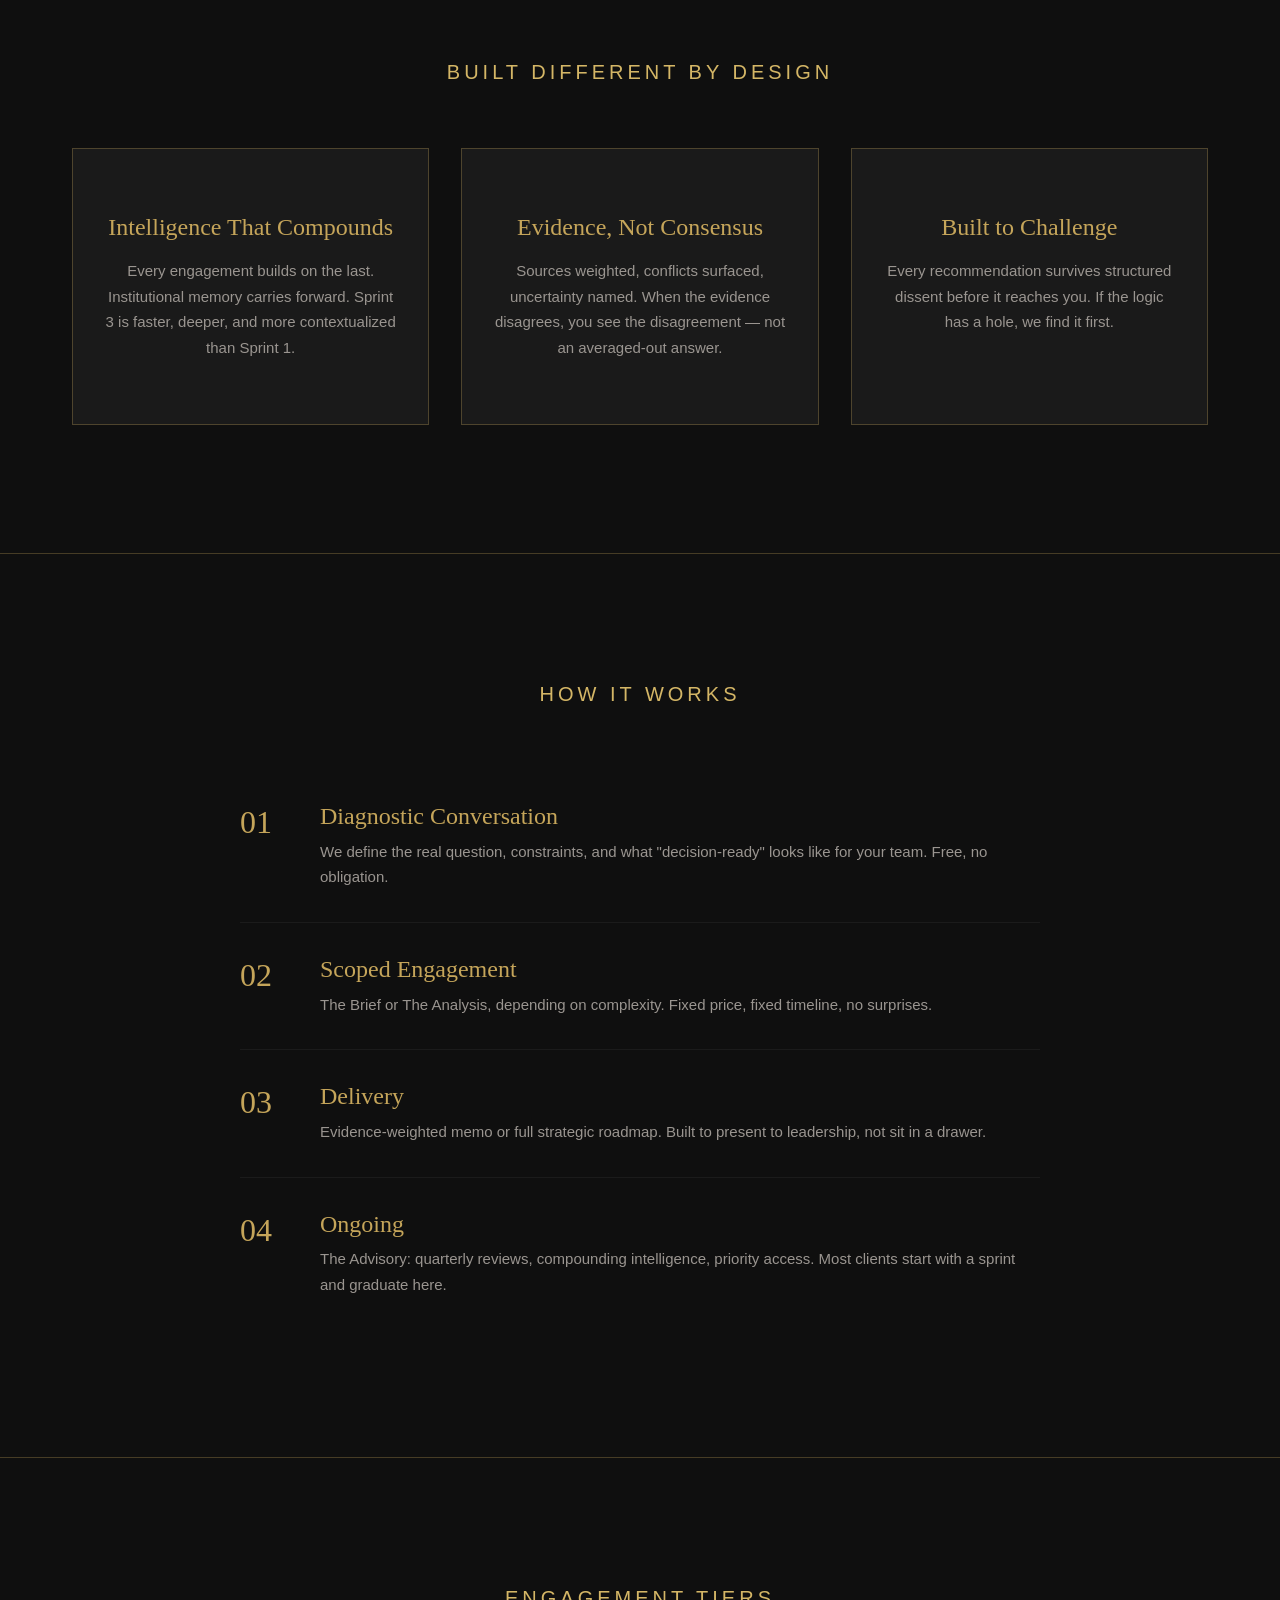
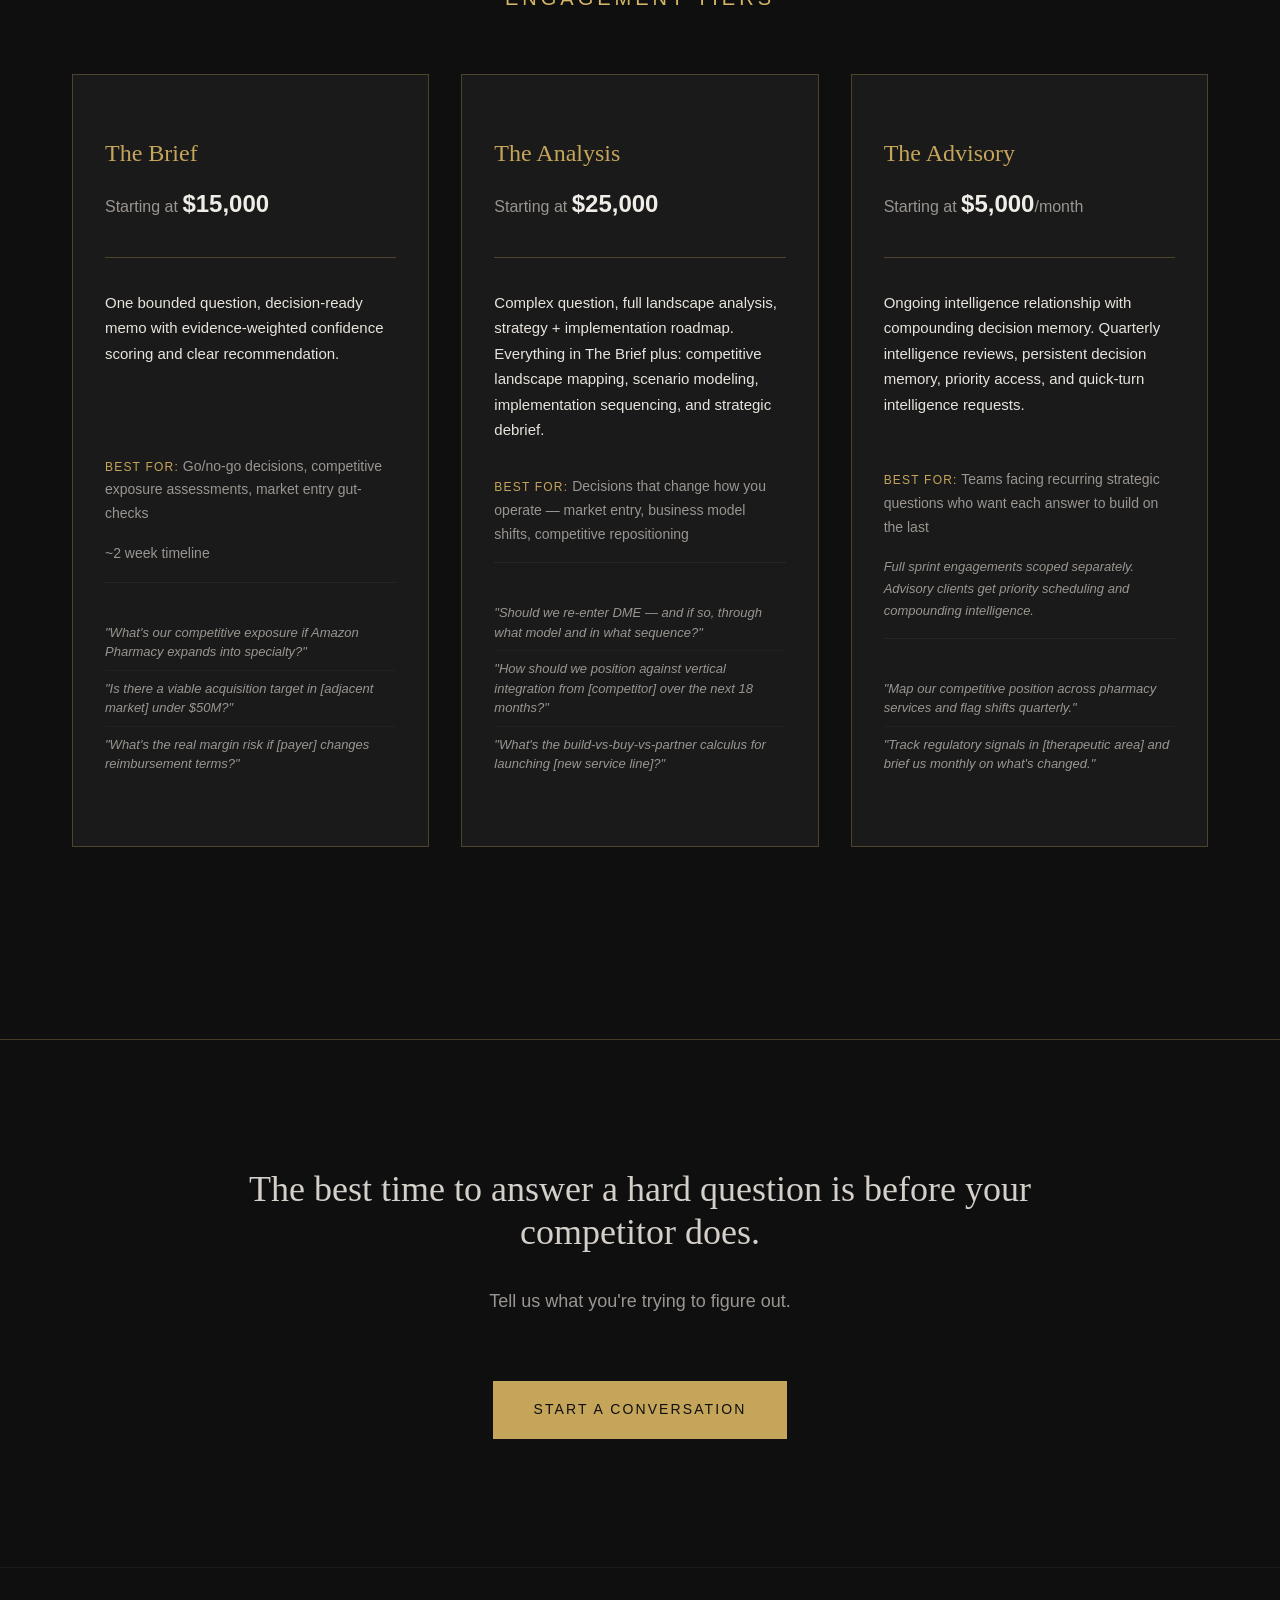
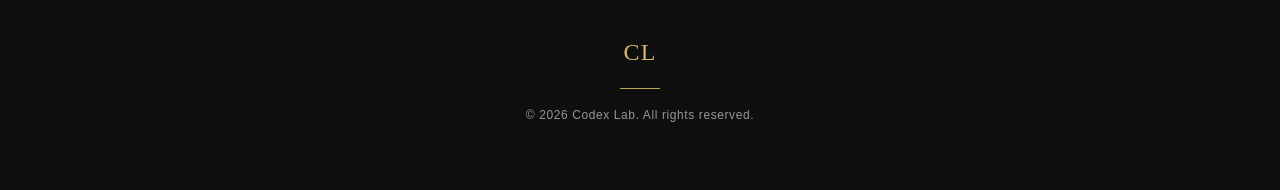
==== commit 9b4ead82: "fix: polish V1 design — hero split, text colors, pricing alignment, branding Address all 7 items fro" ====
--- a/index.html
+++ b/index.html
@@ -9,27 +9,31 @@
   <link rel="preconnect" href="https://fonts.gstatic.com" crossorigin>
   <link href="https://fonts.googleapis.com/css2?family=Cormorant+Garamond:ital,wght@0,400;0,500;0,600;0,700;1,400;1,500&family=Inter:wght@300;400;500;600&display=swap" rel="stylesheet">
   <link rel="stylesheet" href="styles.css">
+  <noscript><style>.fade-in { opacity: 1; transform: none; }</style></noscript>
 </head>
 <body>
+
+  <a href="#main-content" class="skip-link">Skip to main content</a>
 
   <!-- Section 1: Hero -->
   <header class="hero" role="banner">
     <div class="hero__container">
       <div class="hero__monogram">
         <span class="monogram">CL</span>
-        <div class="brass-rule" role="presentation"></div>
+        <p class="hero__brand-name">Codex Lab</p>
+        <div class="brass-rule" aria-hidden="true"></div>
       </div>
       <h1 class="hero__headline">
         Your competitor's next move started as a question someone answered first.
-        <span class="hero__headline-break">We answer the hard ones</span> — in two weeks, with evidence, for healthcare companies that can't afford to guess.
       </h1>
+      <p class="hero__headline-sub">We answer the hard ones — in two weeks, with evidence, for healthcare companies that can't afford to guess.</p>
       <p class="hero__subline">Decision intelligence for healthcare — evidence-based, two-week sprints, built to compound.</p>
       <p class="hero__credibility">Built by a healthcare strategist with 8+ years at Deloitte and CVS Health</p>
       <a href="mailto:hello@thecodexlab.ai" class="cta-button">Start a Conversation</a>
     </div>
   </header>
 
-  <main>
+  <main id="main-content">
 
     <!-- Section 2: Same Questions, Different Budgets -->
     <section class="same-questions fade-in" aria-labelledby="same-questions-heading">
@@ -162,7 +166,7 @@
 
         </div>
 
-        <p class="pricing__tagline">The Brief answers a question. The Analysis answers a question and tells you what to do about it. The Advisory makes sure you're always asking the right questions.</p>
+        <!-- Tagline removed — each tier is self-explanatory -->
 
       </div>
     </section>
@@ -182,7 +186,7 @@
     <div class="container">
       <div class="site-footer__content">
         <span class="monogram monogram--small">CL</span>
-        <div class="brass-rule brass-rule--small" role="presentation"></div>
+        <div class="brass-rule brass-rule--small" aria-hidden="true"></div>
         <p class="site-footer__text">&copy; 2026 Codex Lab. All rights reserved.</p>
       </div>
     </div>
--- a/styles.css
+++ b/styles.css
@@ -9,10 +9,11 @@
   --color-bg-card-hover: #222222;
   --color-brass: #C5A55A;
   --color-brass-dim: rgba(197, 165, 90, 0.3);
-  --color-text-primary: #F5F0EB;
-  --color-text-headline: #FFFFFF;
+  --color-text-primary: #E8E3DD;
+  --color-text-headline: #F0EDE8;
   --color-text-secondary: #9A9590;
   --color-text-emphasis: #D4CFC9;
+  --color-brass-bright: #D4B666;
 
   /* Typography */
   --font-headline: 'Cormorant Garamond', Georgia, 'Times New Roman', serif;
@@ -111,11 +112,11 @@
   text-align: center;
   margin-bottom: var(--space-lg);
   text-transform: uppercase;
-  font-size: clamp(0.875rem, 1.5vw, 1rem);
+  font-size: clamp(1rem, 1.8vw, 1.25rem);
   font-family: var(--font-body);
   font-weight: 500;
   letter-spacing: 0.2em;
-  color: var(--color-brass);
+  color: var(--color-brass-bright);
 }
 
 /* ==========================================================================
@@ -171,7 +172,7 @@
   font-family: var(--font-headline);
   font-size: 3rem;
   font-weight: 400;
-  color: var(--color-brass);
+  color: var(--color-brass-bright);
   letter-spacing: 0.05em;
   display: block;
   text-align: center;
@@ -238,8 +239,25 @@
   display: inline;
 }
 
+.hero__brand-name {
+  font-family: var(--font-headline);
+  font-size: clamp(1.125rem, 2vw, 1.5rem);
+  color: var(--color-brass-bright);
+  letter-spacing: 0.15em;
+  text-transform: uppercase;
+  margin-top: var(--space-xs);
+}
+
+.hero__headline-sub {
+  font-family: var(--font-headline);
+  font-size: clamp(1.25rem, 2.5vw, 1.75rem);
+  color: var(--color-text-emphasis);
+  line-height: 1.4;
+  margin-bottom: var(--space-md);
+}
+
 .hero__subline {
-  font-size: clamp(1rem, 1.5vw, 1.125rem);
+  font-size: clamp(1.0625rem, 1.8vw, 1.25rem);
   color: var(--color-text-secondary);
   margin-bottom: var(--space-sm);
   font-style: italic;
@@ -247,7 +265,7 @@
 }
 
 .hero__credibility {
-  font-size: 0.8125rem;
+  font-size: clamp(0.8125rem, 1.2vw, 0.9375rem);
   color: var(--color-text-secondary);
   letter-spacing: 0.05em;
   text-transform: uppercase;
@@ -265,8 +283,9 @@
 .hero__container > *:nth-child(1) { animation-delay: 0.1s; }
 .hero__container > *:nth-child(2) { animation-delay: 0.3s; }
 .hero__container > *:nth-child(3) { animation-delay: 0.5s; }
-.hero__container > *:nth-child(4) { animation-delay: 0.7s; }
-.hero__container > *:nth-child(5) { animation-delay: 0.9s; }
+.hero__container > *:nth-child(4) { animation-delay: 0.65s; }
+.hero__container > *:nth-child(5) { animation-delay: 0.8s; }
+.hero__container > *:nth-child(6) { animation-delay: 0.95s; }
 
 @keyframes hero-fade-in {
   to {
@@ -288,7 +307,7 @@
    ========================================================================== */
 
 .same-questions {
-  padding: var(--space-2xl) 0;
+  padding: var(--space-2xl) 0 var(--space-lg);
   border-top: 1px solid var(--color-brass-dim);
 }
 
@@ -307,7 +326,7 @@
 .same-questions__emphasis {
   font-family: var(--font-headline);
   font-size: clamp(1.5rem, 3vw, 2.25rem);
-  color: var(--color-text-headline);
+  color: var(--color-text-emphasis);
   font-style: italic;
   line-height: 1.3;
   margin-bottom: var(--space-md);
@@ -324,7 +343,7 @@
    ========================================================================== */
 
 .built-different {
-  padding: var(--space-2xl) 0;
+  padding: var(--space-lg) 0 var(--space-2xl);
 }
 
 .built-different__grid {
@@ -471,6 +490,8 @@
 .tier__best-for {
   font-size: 0.875rem;
   color: var(--color-text-secondary);
+  margin-top: auto;
+  padding-top: var(--space-sm);
   margin-bottom: var(--space-sm);
 }
 
@@ -497,7 +518,6 @@
 
 .tier__examples {
   list-style: none;
-  margin-top: auto;
   padding-top: var(--space-md);
   border-top: 1px solid rgba(255, 255, 255, 0.05);
 }
@@ -544,6 +564,7 @@
   max-width: var(--max-width-narrow);
   margin: 0 auto var(--space-md);
   font-size: clamp(1.5rem, 3vw, 2.25rem);
+  color: var(--color-text-emphasis);
 }
 
 .cta-close__subline {
@@ -571,3 +592,27 @@
   letter-spacing: 0.05em;
   margin-top: var(--space-sm);
 }
+
+/* ==========================================================================
+   Accessibility: Skip Link
+   ========================================================================== */
+
+.skip-link {
+  position: absolute;
+  top: -100%;
+  left: 50%;
+  transform: translateX(-50%);
+  background-color: var(--color-brass);
+  color: var(--color-bg);
+  padding: 0.75rem 1.5rem;
+  font-family: var(--font-body);
+  font-size: 0.875rem;
+  font-weight: 500;
+  text-decoration: none;
+  z-index: 1000;
+  transition: top 0.2s ease;
+}
+
+.skip-link:focus {
+  top: var(--space-sm);
+}
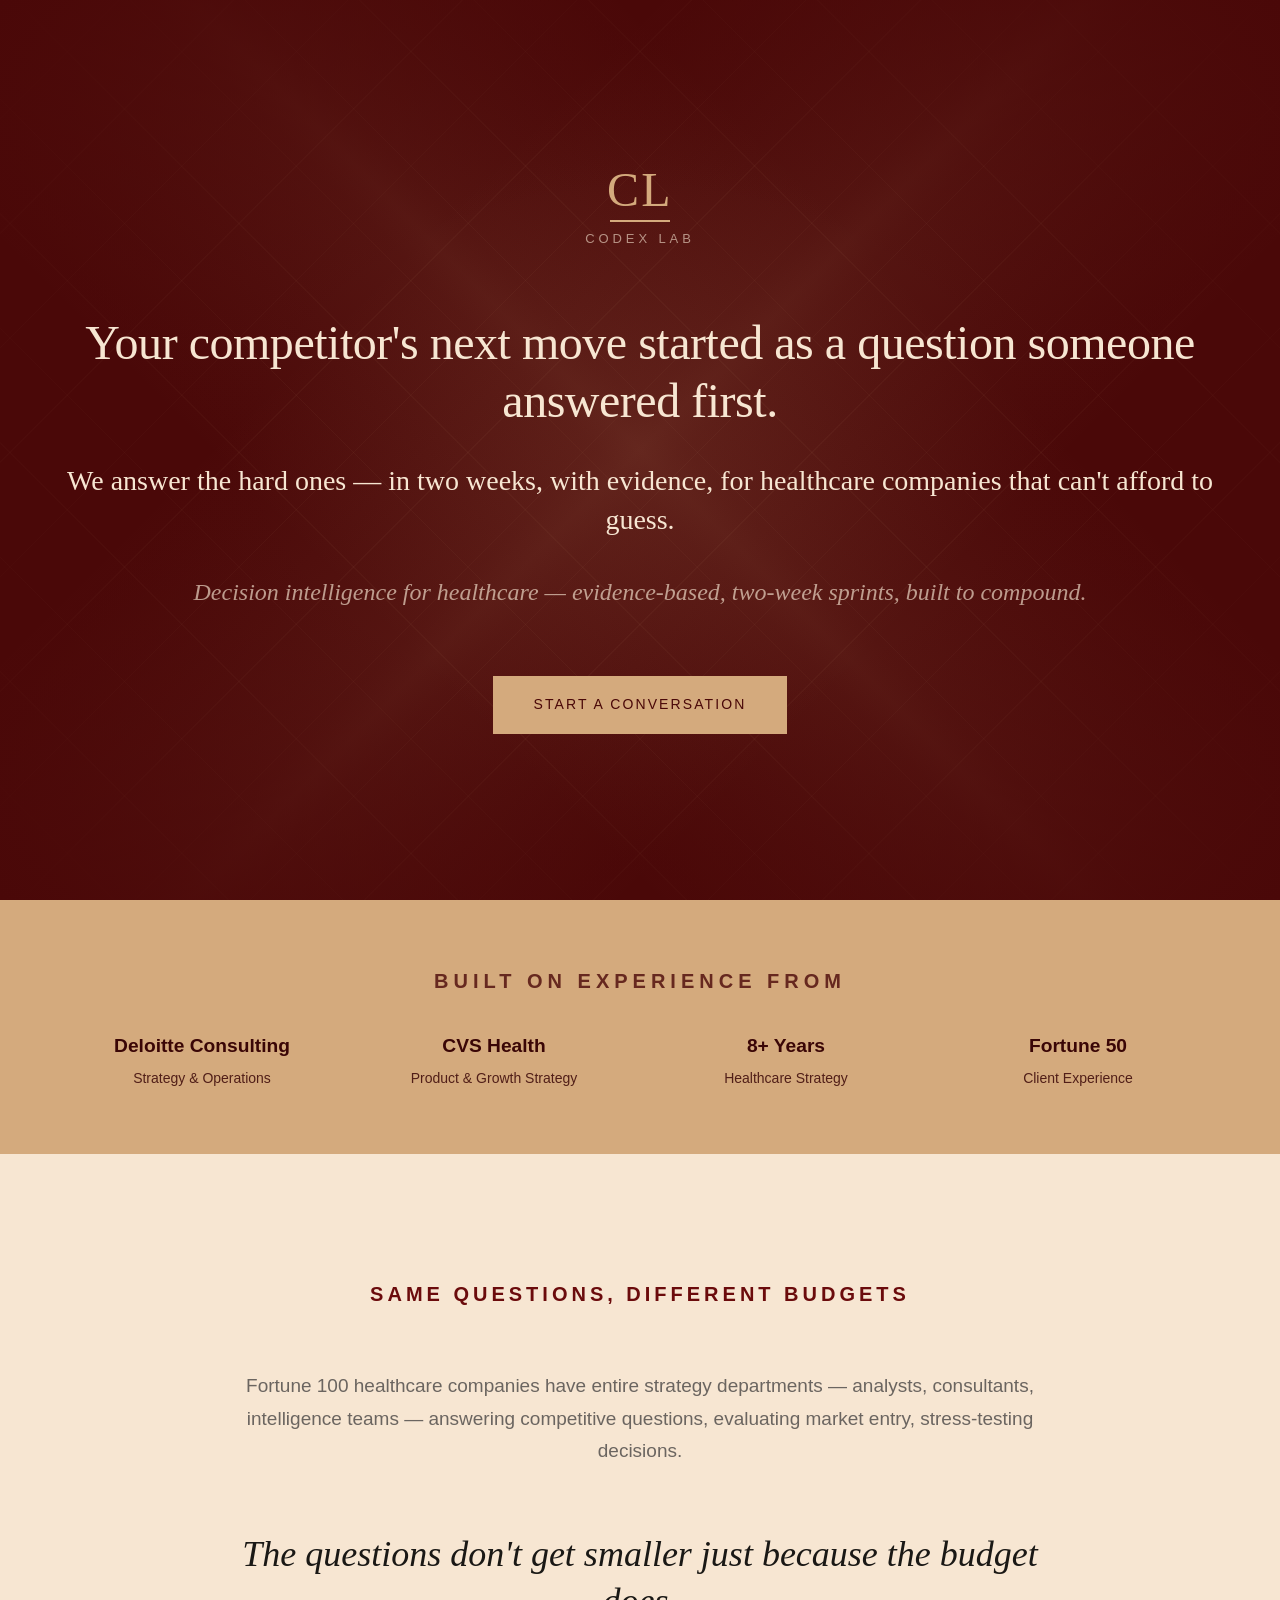
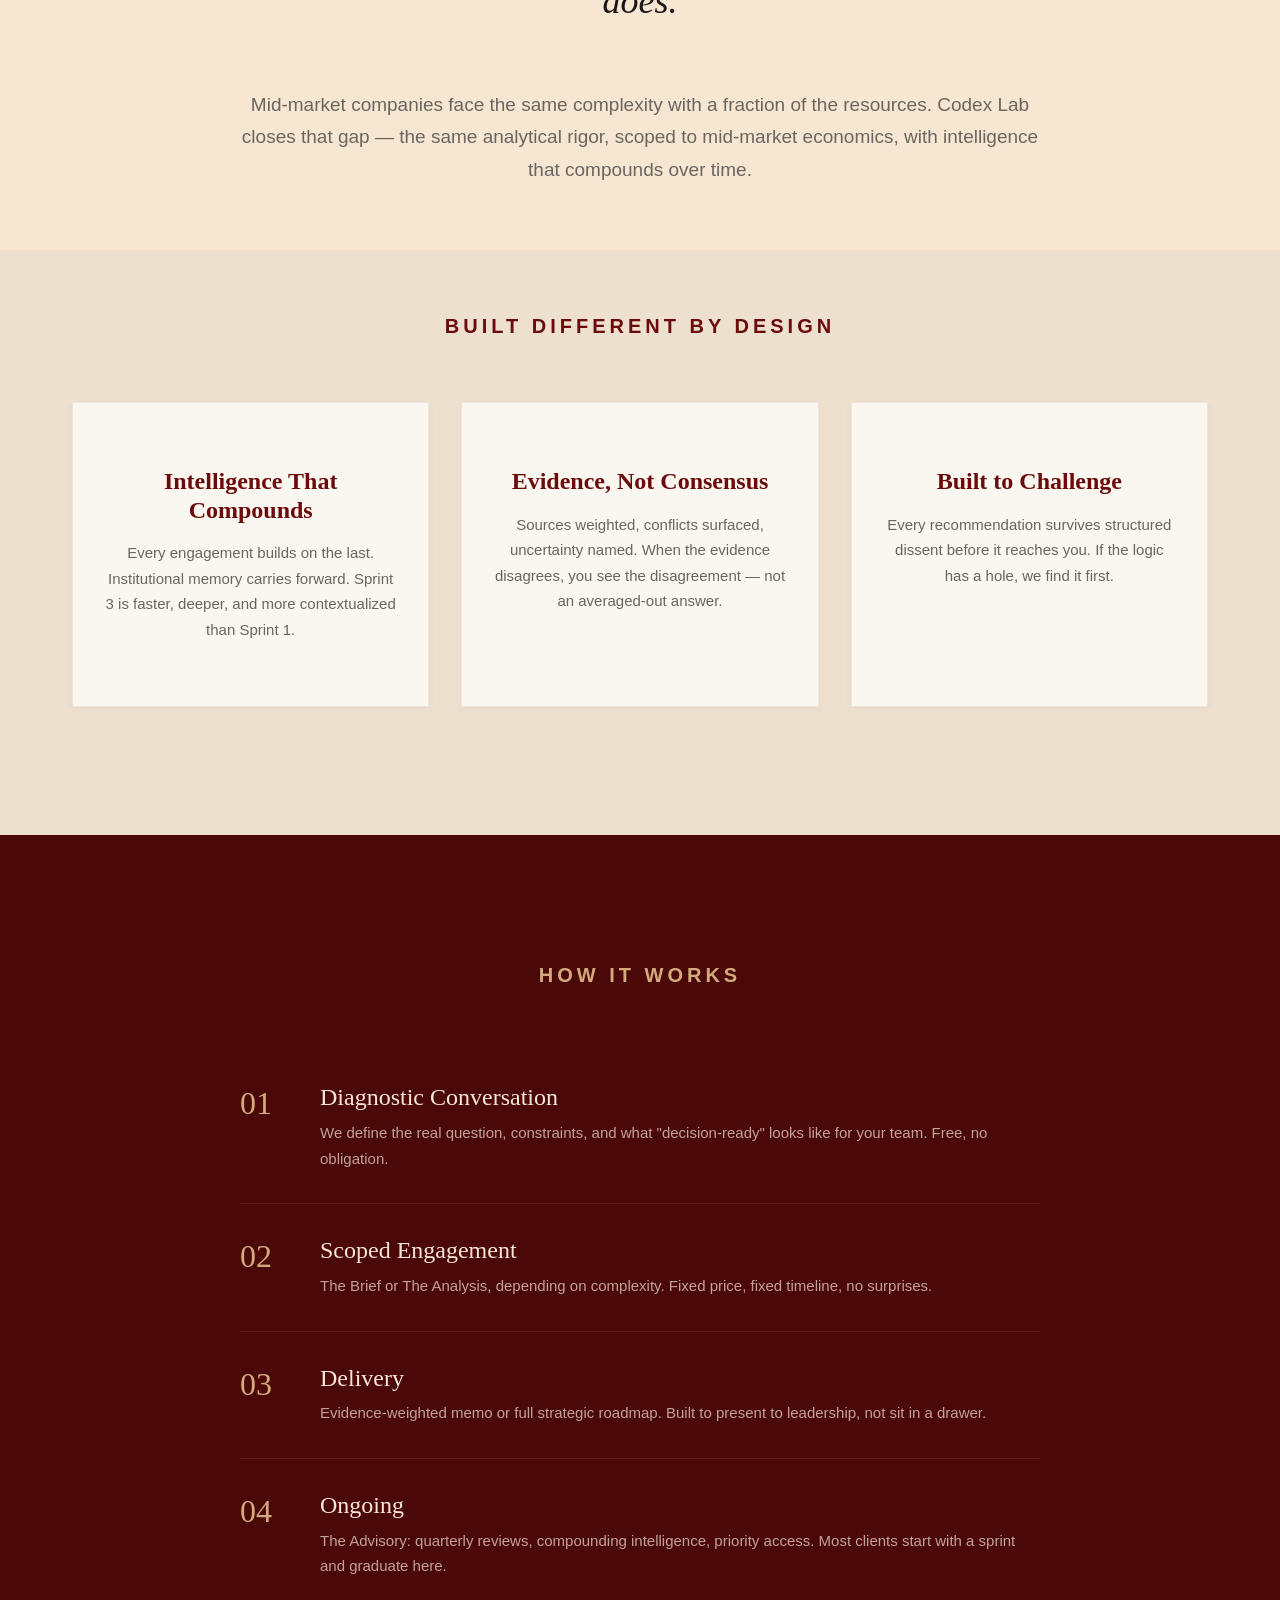
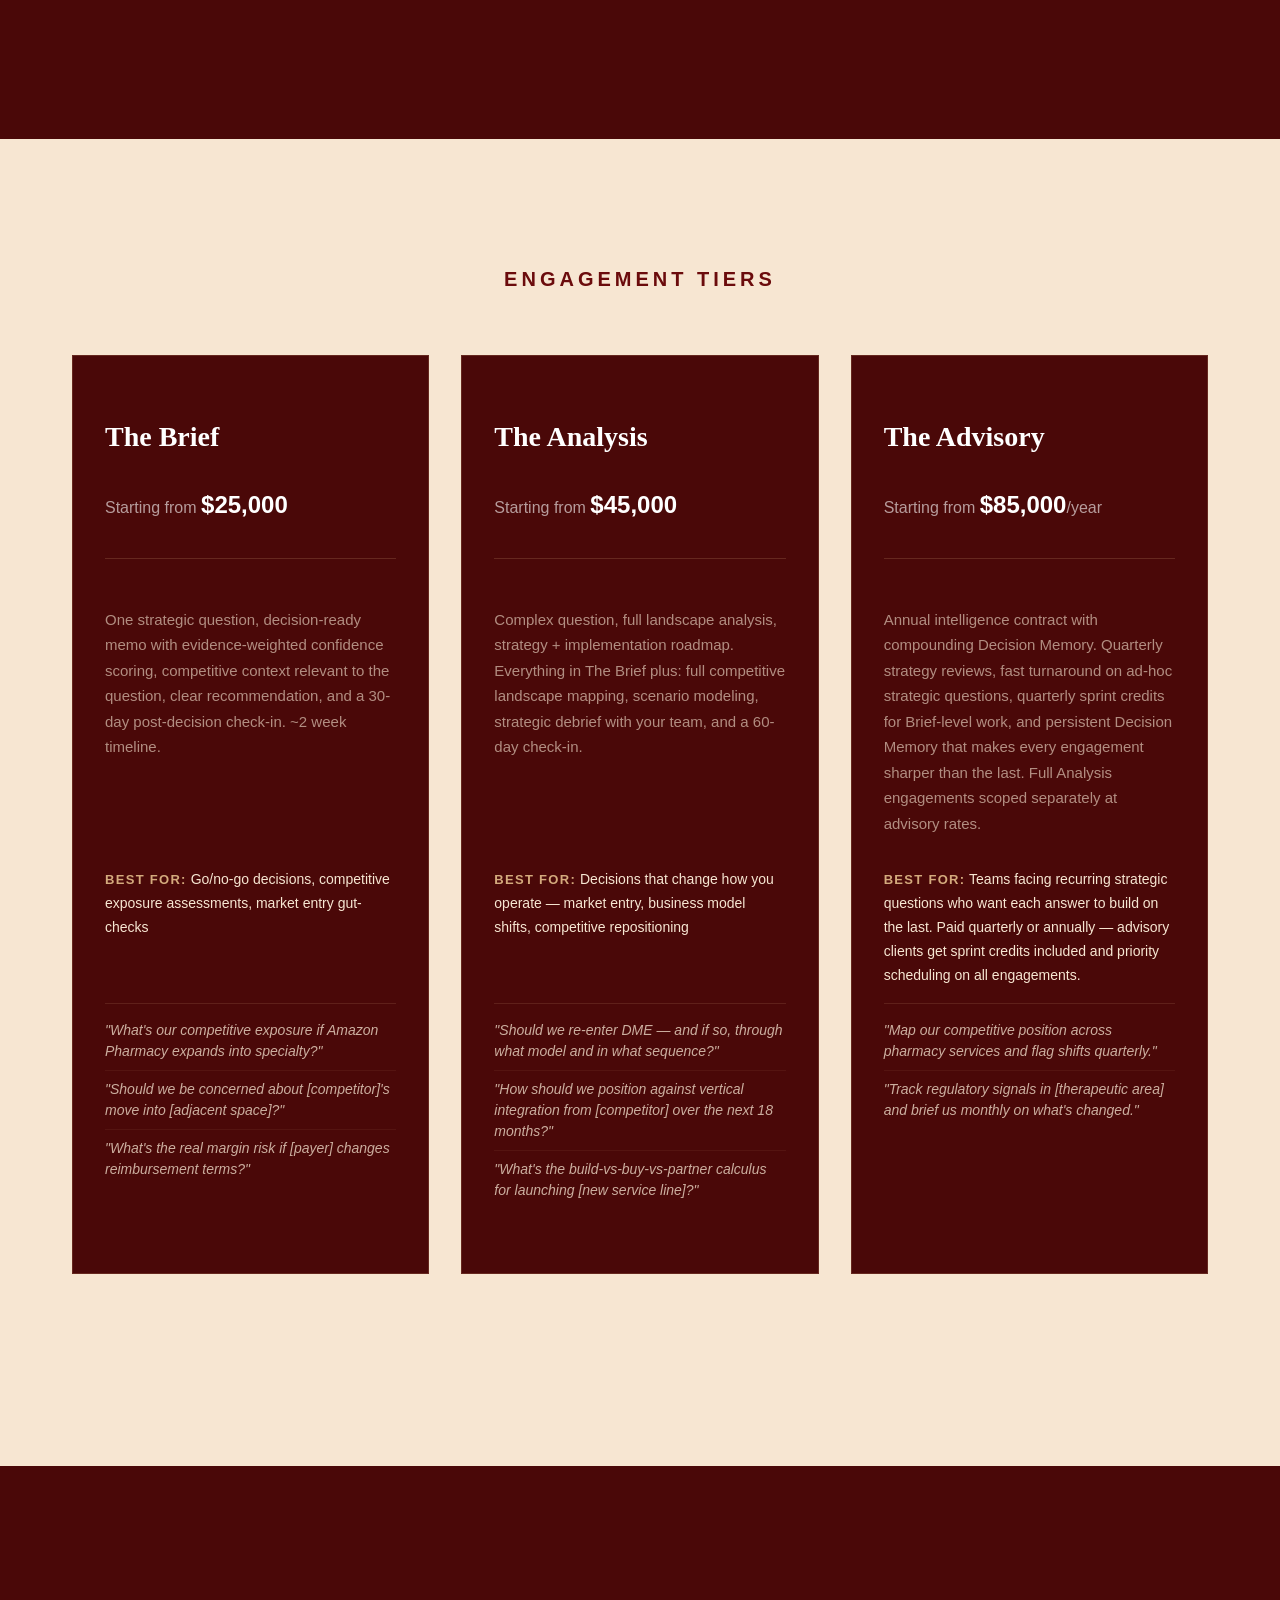
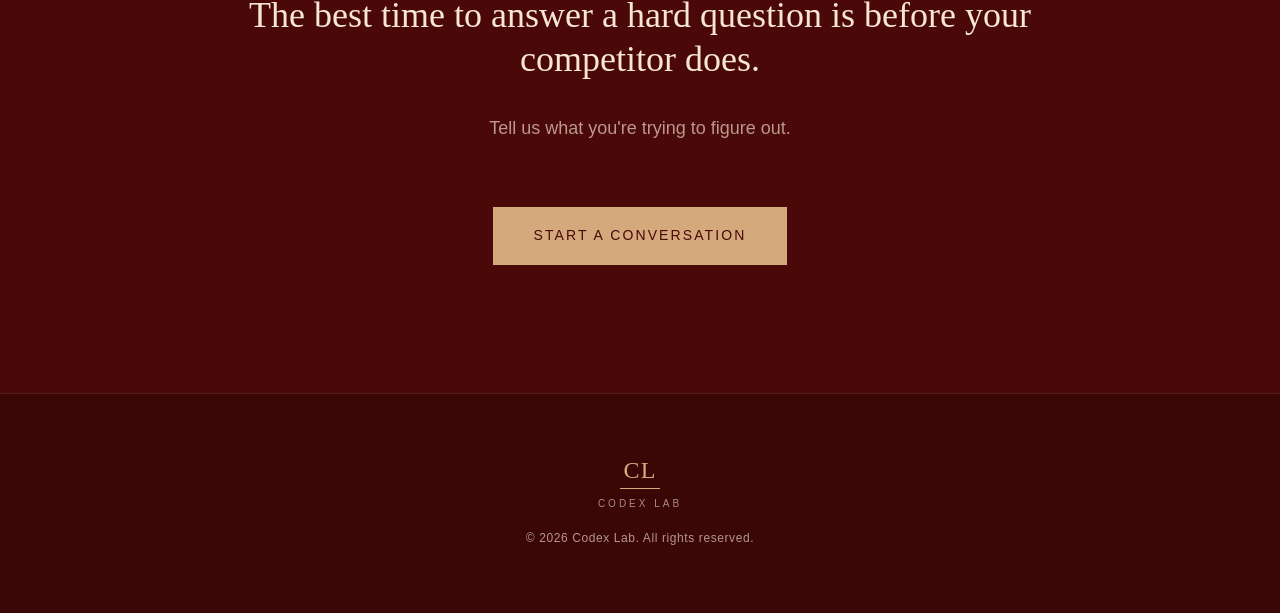
==== commit 071a336a: "update pricing to Compounding Intelligence Engine strategy Brief $25K, Analysis $45K, Advisory $85K/" ====
--- a/index.html
+++ b/index.html
@@ -20,18 +20,42 @@
     <div class="hero__container">
       <div class="hero__monogram">
         <span class="monogram">CL</span>
+        <div class="brass-rule" aria-hidden="true"></div>
         <p class="hero__brand-name">Codex Lab</p>
-        <div class="brass-rule" aria-hidden="true"></div>
       </div>
       <h1 class="hero__headline">
         Your competitor's next move started as a question someone answered first.
       </h1>
       <p class="hero__headline-sub">We answer the hard ones — in two weeks, with evidence, for healthcare companies that can't afford to guess.</p>
       <p class="hero__subline">Decision intelligence for healthcare — evidence-based, two-week sprints, built to compound.</p>
-      <p class="hero__credibility">Built by a healthcare strategist with 8+ years at Deloitte and CVS Health</p>
       <a href="mailto:hello@thecodexlab.ai" class="cta-button">Start a Conversation</a>
     </div>
   </header>
+
+  <!-- Credibility Bar -->
+  <section class="credibility-bar" aria-label="Experience credentials">
+    <div class="container">
+      <p class="credibility-bar__heading">Built on Experience From</p>
+      <div class="credibility-bar__grid">
+        <div class="credibility-bar__item">
+          <p class="credibility-bar__name">Deloitte Consulting</p>
+          <p class="credibility-bar__detail">Strategy &amp; Operations</p>
+        </div>
+        <div class="credibility-bar__item">
+          <p class="credibility-bar__name">CVS Health</p>
+          <p class="credibility-bar__detail">Product &amp; Growth Strategy</p>
+        </div>
+        <div class="credibility-bar__item">
+          <p class="credibility-bar__name">8+ Years</p>
+          <p class="credibility-bar__detail">Healthcare Strategy</p>
+        </div>
+        <div class="credibility-bar__item">
+          <p class="credibility-bar__name">Fortune 50</p>
+          <p class="credibility-bar__detail">Client Experience</p>
+        </div>
+      </div>
+    </div>
+  </section>
 
   <main id="main-content">
 
@@ -129,21 +153,20 @@
 
           <article class="tier fade-in">
             <h3 class="tier__name">The Brief</h3>
-            <p class="tier__price">Starting at <strong>$15,000</strong></p>
-            <p class="tier__description">One bounded question, decision-ready memo with evidence-weighted confidence scoring and clear recommendation.</p>
+            <p class="tier__price">Starting from <strong>$25,000</strong></p>
+            <p class="tier__description">One strategic question, decision-ready memo with evidence-weighted confidence scoring, competitive context relevant to the question, clear recommendation, and a 30-day post-decision check-in. ~2 week timeline.</p>
             <p class="tier__best-for"><span class="tier__label">Best for:</span> Go/no-go decisions, competitive exposure assessments, market entry gut-checks</p>
-            <p class="tier__timeline">~2 week timeline</p>
             <ul class="tier__examples" aria-label="Example questions for The Brief">
               <li>"What's our competitive exposure if Amazon Pharmacy expands into specialty?"</li>
-              <li>"Is there a viable acquisition target in [adjacent market] under $50M?"</li>
+              <li>"Should we be concerned about [competitor]'s move into [adjacent space]?"</li>
               <li>"What's the real margin risk if [payer] changes reimbursement terms?"</li>
             </ul>
           </article>
 
           <article class="tier fade-in">
             <h3 class="tier__name">The Analysis</h3>
-            <p class="tier__price">Starting at <strong>$25,000</strong></p>
-            <p class="tier__description">Complex question, full landscape analysis, strategy + implementation roadmap. Everything in The Brief plus: competitive landscape mapping, scenario modeling, implementation sequencing, and strategic debrief.</p>
+            <p class="tier__price">Starting from <strong>$45,000</strong></p>
+            <p class="tier__description">Complex question, full landscape analysis, strategy + implementation roadmap. Everything in The Brief plus: full competitive landscape mapping, scenario modeling, strategic debrief with your team, and a 60-day check-in.</p>
             <p class="tier__best-for"><span class="tier__label">Best for:</span> Decisions that change how you operate — market entry, business model shifts, competitive repositioning</p>
             <ul class="tier__examples" aria-label="Example questions for The Analysis">
               <li>"Should we re-enter DME — and if so, through what model and in what sequence?"</li>
@@ -154,10 +177,9 @@
 
           <article class="tier fade-in">
             <h3 class="tier__name">The Advisory</h3>
-            <p class="tier__price">Starting at <strong>$5,000</strong>/month</p>
-            <p class="tier__description">Ongoing intelligence relationship with compounding decision memory. Quarterly intelligence reviews, persistent decision memory, priority access, and quick-turn intelligence requests.</p>
-            <p class="tier__best-for"><span class="tier__label">Best for:</span> Teams facing recurring strategic questions who want each answer to build on the last</p>
-            <p class="tier__note">Full sprint engagements scoped separately. Advisory clients get priority scheduling and compounding intelligence.</p>
+            <p class="tier__price">Starting from <strong>$85,000</strong>/year</p>
+            <p class="tier__description">Annual intelligence contract with compounding Decision Memory. Quarterly strategy reviews, fast turnaround on ad-hoc strategic questions, quarterly sprint credits for Brief-level work, and persistent Decision Memory that makes every engagement sharper than the last. Full Analysis engagements scoped separately at advisory rates.</p>
+            <p class="tier__best-for"><span class="tier__label">Best for:</span> Teams facing recurring strategic questions who want each answer to build on the last. Paid quarterly or annually — advisory clients get sprint credits included and priority scheduling on all engagements.</p>
             <ul class="tier__examples" aria-label="Example questions for The Advisory">
               <li>"Map our competitive position across pharmacy services and flag shifts quarterly."</li>
               <li>"Track regulatory signals in [therapeutic area] and brief us monthly on what's changed."</li>
@@ -187,6 +209,7 @@
       <div class="site-footer__content">
         <span class="monogram monogram--small">CL</span>
         <div class="brass-rule brass-rule--small" aria-hidden="true"></div>
+        <p class="site-footer__brand">Codex Lab</p>
         <p class="site-footer__text">&copy; 2026 Codex Lab. All rights reserved.</p>
       </div>
     </div>
--- a/styles.css
+++ b/styles.css
@@ -3,17 +3,22 @@
    ========================================================================== */
 
 :root {
-  /* Colors — derived from logo reference and brand samples */
-  --color-bg: #0F0F0F;
-  --color-bg-card: #1A1A1A;
-  --color-bg-card-hover: #222222;
-  --color-brass: #C5A55A;
-  --color-brass-dim: rgba(197, 165, 90, 0.3);
-  --color-text-primary: #E8E3DD;
-  --color-text-headline: #F0EDE8;
-  --color-text-secondary: #9A9590;
-  --color-text-emphasis: #D4CFC9;
-  --color-brass-bright: #D4B666;
+  /* Colors — warm palette: Sandy Clay + Antique White + Shadow Grey */
+  --color-bg: #141210;
+  --color-bg-alt: #1C1A17;
+  --color-bg-card: #272727;
+  --color-bg-card-hover: #2F2D2A;
+  --color-bg-light: #F0ECE6;
+  --color-brass: #D4AA7D;
+  --color-brass-dim: rgba(212, 170, 125, 0.25);
+  --color-brass-glow: rgba(212, 170, 125, 0.08);
+  --color-text-primary: #E8E0D5;
+  --color-text-headline: #F7E6D2;
+  --color-text-secondary: #A8A29E;
+  --color-text-emphasis: #F7E6D2;
+  --color-brass-bright: #D4AA7D;
+  --color-periwinkle: #B5BEDD;
+  --color-garnet: #6B0B0C;
 
   /* Typography */
   --font-headline: 'Cormorant Garamond', Georgia, 'Times New Roman', serif;
@@ -114,7 +119,7 @@
   text-transform: uppercase;
   font-size: clamp(1rem, 1.8vw, 1.25rem);
   font-family: var(--font-body);
-  font-weight: 500;
+  font-weight: 600;
   letter-spacing: 0.2em;
   color: var(--color-brass-bright);
 }
@@ -127,7 +132,7 @@
   width: 60px;
   height: 2px;
   background-color: var(--color-brass);
-  margin: var(--space-sm) auto;
+  margin: 0.375rem auto;
 }
 
 .brass-rule--small {
@@ -157,6 +162,8 @@
 .cta-button:hover {
   background-color: transparent;
   color: var(--color-brass);
+  border-color: var(--color-periwinkle);
+  box-shadow: 0 0 20px rgba(181, 190, 221, 0.1);
 }
 
 .cta-button:focus-visible {
@@ -176,6 +183,8 @@
   letter-spacing: 0.05em;
   display: block;
   text-align: center;
+  line-height: 1;
+  margin-bottom: 0;
 }
 
 .monogram--small {
@@ -221,11 +230,53 @@
   justify-content: center;
   text-align: center;
   padding: var(--space-xl) var(--space-md);
+  position: relative;
+  overflow: hidden;
+  background-color: var(--color-bg);
+}
+
+/* Subtle geometric background pattern */
+.hero::before {
+  content: '';
+  position: absolute;
+  inset: 0;
+  background:
+    linear-gradient(135deg, transparent 40%, var(--color-brass-glow) 50%, transparent 60%),
+    linear-gradient(225deg, transparent 40%, var(--color-brass-glow) 50%, transparent 60%),
+    repeating-linear-gradient(
+      45deg,
+      transparent,
+      transparent 80px,
+      rgba(212, 170, 125, 0.03) 80px,
+      rgba(212, 170, 125, 0.03) 81px
+    ),
+    repeating-linear-gradient(
+      -45deg,
+      transparent,
+      transparent 80px,
+      rgba(212, 170, 125, 0.03) 80px,
+      rgba(212, 170, 125, 0.03) 81px
+    );
+  pointer-events: none;
+  z-index: 0;
+}
+
+/* Vignette overlay for depth */
+.hero::after {
+  content: '';
+  position: absolute;
+  inset: 0;
+  background: radial-gradient(ellipse at center, transparent 40%, var(--color-bg) 100%);
+  pointer-events: none;
+  z-index: 0;
 }
 
 .hero__container {
-  max-width: var(--max-width-narrow);
-}
+  position: relative;
+  z-index: 1;
+}
+
+/* removed — now positioned in hero block above */
 
 .hero__monogram {
   margin-bottom: var(--space-lg);
@@ -240,12 +291,13 @@
 }
 
 .hero__brand-name {
-  font-family: var(--font-headline);
-  font-size: clamp(1.125rem, 2vw, 1.5rem);
-  color: var(--color-brass-bright);
-  letter-spacing: 0.15em;
+  font-family: var(--font-body);
+  font-size: 0.8125rem;
+  color: var(--color-text-secondary);
+  letter-spacing: 0.3em;
   text-transform: uppercase;
-  margin-top: var(--space-xs);
+  margin-top: 0.25rem;
+  font-weight: 400;
 }
 
 .hero__headline-sub {
@@ -257,9 +309,9 @@
 }
 
 .hero__subline {
-  font-size: clamp(1.0625rem, 1.8vw, 1.25rem);
-  color: var(--color-text-secondary);
-  margin-bottom: var(--space-sm);
+  font-size: clamp(1.1875rem, 2.2vw, 1.5rem);
+  color: var(--color-text-secondary);
+  margin-bottom: var(--space-lg);
   font-style: italic;
   font-family: var(--font-headline);
 }
@@ -285,7 +337,6 @@
 .hero__container > *:nth-child(3) { animation-delay: 0.5s; }
 .hero__container > *:nth-child(4) { animation-delay: 0.65s; }
 .hero__container > *:nth-child(5) { animation-delay: 0.8s; }
-.hero__container > *:nth-child(6) { animation-delay: 0.95s; }
 
 @keyframes hero-fade-in {
   to {
@@ -303,12 +354,69 @@
 }
 
 /* ==========================================================================
+   Credibility Bar — "Built on Experience From"
+   ========================================================================== */
+
+.credibility-bar {
+  background-color: #302618;
+  padding: var(--space-lg) 0;
+}
+
+.credibility-bar__heading {
+  text-align: center;
+  text-transform: uppercase;
+  font-family: var(--font-body);
+  font-size: clamp(0.875rem, 1.5vw, 1.125rem);
+  font-weight: 600;
+  letter-spacing: 0.25em;
+  color: rgba(212, 170, 125, 0.75);
+  margin-bottom: var(--space-md);
+}
+
+.credibility-bar__grid {
+  display: grid;
+  grid-template-columns: repeat(4, 1fr);
+  gap: var(--space-md);
+  text-align: center;
+}
+
+.credibility-bar__name {
+  font-family: var(--font-body);
+  font-size: clamp(1rem, 1.5vw, 1.25rem);
+  font-weight: 600;
+  color: #D4AA7D;
+  margin-bottom: 0.25rem;
+}
+
+.credibility-bar__detail {
+  font-family: var(--font-body);
+  font-size: 0.875rem;
+  font-weight: 400;
+  color: #A8A29E;
+}
+
+@media (max-width: 768px) {
+  .credibility-bar__grid {
+    grid-template-columns: repeat(2, 1fr);
+    gap: var(--space-sm) var(--space-md);
+  }
+}
+
+@media (max-width: 480px) {
+  .credibility-bar__grid {
+    grid-template-columns: 1fr;
+    gap: var(--space-sm);
+  }
+}
+
+/* ==========================================================================
    Section 2: Same Questions, Different Budgets
    ========================================================================== */
 
 .same-questions {
   padding: var(--space-2xl) 0 var(--space-lg);
-  border-top: 1px solid var(--color-brass-dim);
+  border-top: none;
+  background-color: #251F17;
 }
 
 .same-questions__content {
@@ -344,6 +452,7 @@
 
 .built-different {
   padding: var(--space-lg) 0 var(--space-2xl);
+  background-color: #1C1B19;
 }
 
 .built-different__grid {
@@ -353,8 +462,8 @@
 }
 
 .card {
-  background-color: var(--color-bg-card);
-  border: 1px solid var(--color-brass-dim);
+  background-color: #28241E;
+  border: 1px solid rgba(212, 170, 125, 0.12);
   padding: var(--space-lg) var(--space-md);
   text-align: center;
   transition: border-color 0.3s ease, background-color 0.3s ease;
@@ -362,10 +471,12 @@
 
 .card:hover {
   border-color: var(--color-brass);
-  background-color: var(--color-bg-card-hover);
+  background-color: #302B24;
+  box-shadow: 0 4px 24px rgba(212, 170, 125, 0.08);
 }
 
 .card__title {
+  font-weight: 600;
   margin-bottom: var(--space-sm);
 }
 
@@ -387,7 +498,8 @@
 
 .how-it-works {
   padding: var(--space-2xl) 0;
-  border-top: 1px solid var(--color-brass-dim);
+  border-top: none;
+  background-color: #141210;
 }
 
 .process {
@@ -442,27 +554,32 @@
 
 .pricing {
   padding: var(--space-2xl) 0;
-  border-top: 1px solid var(--color-brass-dim);
+  border-top: none;
+  background-color: #1C1B19;
 }
 
 .pricing__grid {
   display: grid;
   grid-template-columns: repeat(3, 1fr);
-  gap: var(--space-md);
+  grid-template-rows: repeat(5, auto);
+  gap: 0 var(--space-md);
   margin-bottom: var(--space-lg);
 }
 
 .tier {
-  background-color: var(--color-bg-card);
-  border: 1px solid var(--color-brass-dim);
+  background-color: #141210;
+  border: 1px solid rgba(212, 170, 125, 0.15);
   padding: var(--space-lg) var(--space-md);
-  display: flex;
-  flex-direction: column;
+  display: grid;
+  grid-row: span 5;
+  grid-template-rows: subgrid;
+  row-gap: var(--space-sm);
 }
 
 .tier__name {
   font-family: var(--font-headline);
-  font-size: 1.5rem;
+  font-size: 1.75rem;
+  font-weight: 700;
   color: var(--color-brass);
   margin-bottom: var(--space-sm);
 }
@@ -483,23 +600,22 @@
 
 .tier__description {
   font-size: 0.9375rem;
-  color: var(--color-text-primary);
+  color: var(--color-text-secondary);
   margin-bottom: var(--space-sm);
 }
 
 .tier__best-for {
   font-size: 0.875rem;
-  color: var(--color-text-secondary);
-  margin-top: auto;
-  padding-top: var(--space-sm);
-  margin-bottom: var(--space-sm);
+  color: #E8E0D5;
+  align-self: start;
+  margin-bottom: 0;
 }
 
 .tier__label {
   color: var(--color-brass);
-  font-weight: 500;
+  font-weight: 700;
   text-transform: uppercase;
-  font-size: 0.75rem;
+  font-size: 0.8125rem;
   letter-spacing: 0.1em;
 }
 
@@ -518,8 +634,9 @@
 
 .tier__examples {
   list-style: none;
-  padding-top: var(--space-md);
+  padding-top: 0.5rem;
   border-top: 1px solid rgba(255, 255, 255, 0.05);
+  align-self: start;
 }
 
 .tier__examples li {
@@ -547,6 +664,14 @@
 @media (max-width: 768px) {
   .pricing__grid {
     grid-template-columns: 1fr;
+    grid-template-rows: auto;
+  }
+
+  .tier {
+    grid-row: auto;
+    grid-template-rows: none;
+    display: flex;
+    flex-direction: column;
   }
 }
 
@@ -557,7 +682,8 @@
 .cta-close {
   padding: var(--space-2xl) 0;
   text-align: center;
-  border-top: 1px solid var(--color-brass-dim);
+  border-top: none;
+  background-color: #141210;
 }
 
 .cta-close__headline {
@@ -579,11 +705,21 @@
 
 .site-footer {
   padding: var(--space-lg) 0;
-  border-top: 1px solid rgba(255, 255, 255, 0.05);
+  border-top: 1px solid rgba(212, 170, 125, 0.1);
+  background-color: #0E0C0A;
 }
 
 .site-footer__content {
   text-align: center;
+}
+
+.site-footer__brand {
+  font-family: var(--font-body);
+  font-size: 0.625rem;
+  color: var(--color-text-secondary);
+  letter-spacing: 0.3em;
+  text-transform: uppercase;
+  margin-top: 0.25rem;
 }
 
 .site-footer__text {
@@ -616,3 +752,213 @@
 .skip-link:focus {
   top: var(--space-sm);
 }
+
+/* ==========================================================================
+   Light Mode — prefers-color-scheme: light
+   ========================================================================== */
+
+@media (prefers-color-scheme: light) {
+  :root {
+    --color-bg: #F7E6D2;
+    --color-bg-alt: #EDE0CF;
+    --color-bg-card: #FAF6F0;
+    --color-bg-card-hover: #F5F0E8;
+    --color-bg-light: #D4AA7D;
+    --color-brass: #D4AA7D;
+    --color-brass-dim: rgba(212, 170, 125, 0.25);
+    --color-brass-glow: rgba(212, 170, 125, 0.08);
+    --color-text-primary: #3D3A36;
+    --color-text-headline: #1A1815;
+    --color-text-secondary: #6B6560;
+    --color-text-emphasis: #F7E6D2;
+    --color-brass-bright: #D4AA7D;
+    --color-periwinkle: #B5BEDD;
+    --color-garnet: #6B0B0C;
+  }
+
+  /* Hero — Deep garnet with antique white text */
+  .hero {
+    background-color: #4A0808;
+  }
+
+  .hero::before {
+    background:
+      linear-gradient(135deg, transparent 30%, rgba(212, 170, 125, 0.08) 48%, rgba(212, 170, 125, 0.1) 50%, rgba(212, 170, 125, 0.08) 52%, transparent 70%),
+      linear-gradient(225deg, transparent 30%, rgba(212, 170, 125, 0.08) 48%, rgba(212, 170, 125, 0.1) 50%, rgba(212, 170, 125, 0.08) 52%, transparent 70%),
+      repeating-linear-gradient(45deg, transparent, transparent 80px, rgba(212, 170, 125, 0.04) 80px, rgba(212, 170, 125, 0.04) 81px),
+      repeating-linear-gradient(-45deg, transparent, transparent 80px, rgba(212, 170, 125, 0.04) 80px, rgba(212, 170, 125, 0.04) 81px);
+  }
+
+  .hero::after {
+    background: radial-gradient(ellipse at center, transparent 40%, #4A0808 100%);
+  }
+
+  .hero .monogram { color: #D4AA7D; }
+  .hero .brass-rule { background-color: #D4AA7D; }
+  .hero .hero__brand-name { color: rgba(247, 230, 210, 0.6); }
+  .hero .hero__headline { color: #F7E6D2; }
+  .hero .hero__headline-sub { color: #F7E6D2; }
+  .hero .hero__subline { color: rgba(247, 230, 210, 0.65); }
+
+  .hero .cta-button {
+    color: #4A0808;
+    background-color: #D4AA7D;
+    border-color: #D4AA7D;
+  }
+  .hero .cta-button:hover {
+    background-color: transparent;
+    color: #D4AA7D;
+    border-color: #F7E6D2;
+    box-shadow: 0 0 24px rgba(212, 170, 125, 0.15);
+  }
+
+  /* Credibility bar — sandy clay base */
+  .credibility-bar {
+    background-color: #D4AA7D;
+  }
+  .credibility-bar__heading {
+    color: rgba(74, 8, 8, 0.8);
+    font-size: clamp(1rem, 1.8vw, 1.25rem);
+    font-weight: 600;
+  }
+  .credibility-bar__name { color: #3A0606; }
+  .credibility-bar__detail { color: rgba(58, 6, 6, 0.85); }
+
+  /* All section headings — bold */
+  .section-heading {
+    font-weight: 700;
+  }
+
+  /* Same Questions — antique white bg */
+  .same-questions {
+    background-color: #F7E6D2;
+    color: #3D3A36;
+    border-top: none;
+  }
+
+  /* Built Different — slightly darker cream */
+  .built-different {
+    background-color: #EDE0CF;
+    color: #3D3A36;
+  }
+
+  /* Section headings — garnet accent on light sections */
+  .same-questions .section-heading,
+  .built-different .section-heading,
+  .pricing .section-heading {
+    color: #6B0B0C;
+  }
+
+  /* Same Questions body text */
+  .same-questions__lead,
+  .same-questions__close {
+    color: #6B6560;
+    font-family: var(--font-body);
+    font-style: normal;
+  }
+  .same-questions__emphasis {
+    color: #1A1815;
+    font-family: var(--font-headline);
+  }
+
+  /* Cards — warm off-white, garnet accents */
+  .card {
+    background-color: #FAF6F0;
+    border: 1px solid rgba(107, 11, 12, 0.08);
+    box-shadow: 0 2px 8px rgba(107, 11, 12, 0.05);
+  }
+  .card:hover {
+    background-color: #F5F0E8;
+    border-color: #6B0B0C;
+    box-shadow: 0 4px 20px rgba(107, 11, 12, 0.1);
+  }
+  .card h3 {
+    color: #6B0B0C;
+    font-weight: 600;
+  }
+  .card p { color: #6B6560; }
+
+  /* How It Works — garnet bg for dramatic section break */
+  .how-it-works {
+    background-color: #4A0808;
+    color: #F7E6D2;
+    border-top: none;
+  }
+  .how-it-works .section-heading { color: #D4AA7D; }
+
+  .process__number { color: #D4AA7D; }
+  .process__title { color: #F7E6D2; }
+  .process__description { color: rgba(247, 230, 210, 0.7); }
+  .process__step { border-bottom-color: rgba(212, 170, 125, 0.15); }
+
+  /* Pricing — antique white bg */
+  .pricing {
+    background-color: #F7E6D2;
+    color: #3D3A36;
+    border-top: none;
+  }
+
+  /* Tiers — deep garnet cards */
+  .tier {
+    background-color: #4A0808;
+    border: 1px solid rgba(212, 170, 125, 0.2);
+    color: #F7E6D2;
+  }
+  .tier__name {
+    color: #FFFFFF;
+    font-weight: 700;
+    font-size: 1.75rem;
+  }
+  .tier__price { color: rgba(255, 255, 255, 0.6); border-bottom-color: rgba(212, 170, 125, 0.2); }
+  .tier__price strong { color: #FFFFFF; }
+  .tier__description { color: rgba(247, 230, 210, 0.6); }
+  .tier__best-for { color: #F7E6D2; }
+  .tier__label {
+    color: #D4AA7D;
+    font-weight: 700;
+    font-size: 0.8125rem;
+  }
+  .tier__examples {
+    border-top-color: rgba(212, 170, 125, 0.15);
+  }
+  .tier__examples li {
+    color: rgba(247, 230, 210, 0.75);
+    font-size: 0.875rem;
+  }
+  .tier__examples li + li { border-top-color: rgba(212, 170, 125, 0.08); }
+
+  /* CTA Close — garnet bg for bookend effect */
+  .cta-close {
+    background-color: #4A0808;
+    border-top: none;
+    border-top-color: rgba(212, 170, 125, 0.2);
+  }
+  .cta-close__headline { color: #F7E6D2; }
+  .cta-close__subline { color: rgba(247, 230, 210, 0.65); }
+  .cta-close .cta-button {
+    color: #4A0808;
+    background-color: #D4AA7D;
+    border-color: #D4AA7D;
+  }
+  .cta-close .cta-button:hover {
+    background-color: transparent;
+    color: #D4AA7D;
+    border-color: #F7E6D2;
+  }
+
+  /* Footer — deepest garnet */
+  .site-footer {
+    background-color: #3A0606;
+    border-top-color: rgba(212, 170, 125, 0.15);
+  }
+  .site-footer .monogram { color: #D4AA7D; }
+  .site-footer .brass-rule { background-color: #D4AA7D; }
+  .site-footer__brand { color: rgba(247, 230, 210, 0.6); }
+  .site-footer__text { color: rgba(247, 230, 210, 0.65); }
+
+  /* Skip link */
+  .skip-link {
+    background-color: #D4AA7D;
+    color: #4A0808;
+  }
+}
